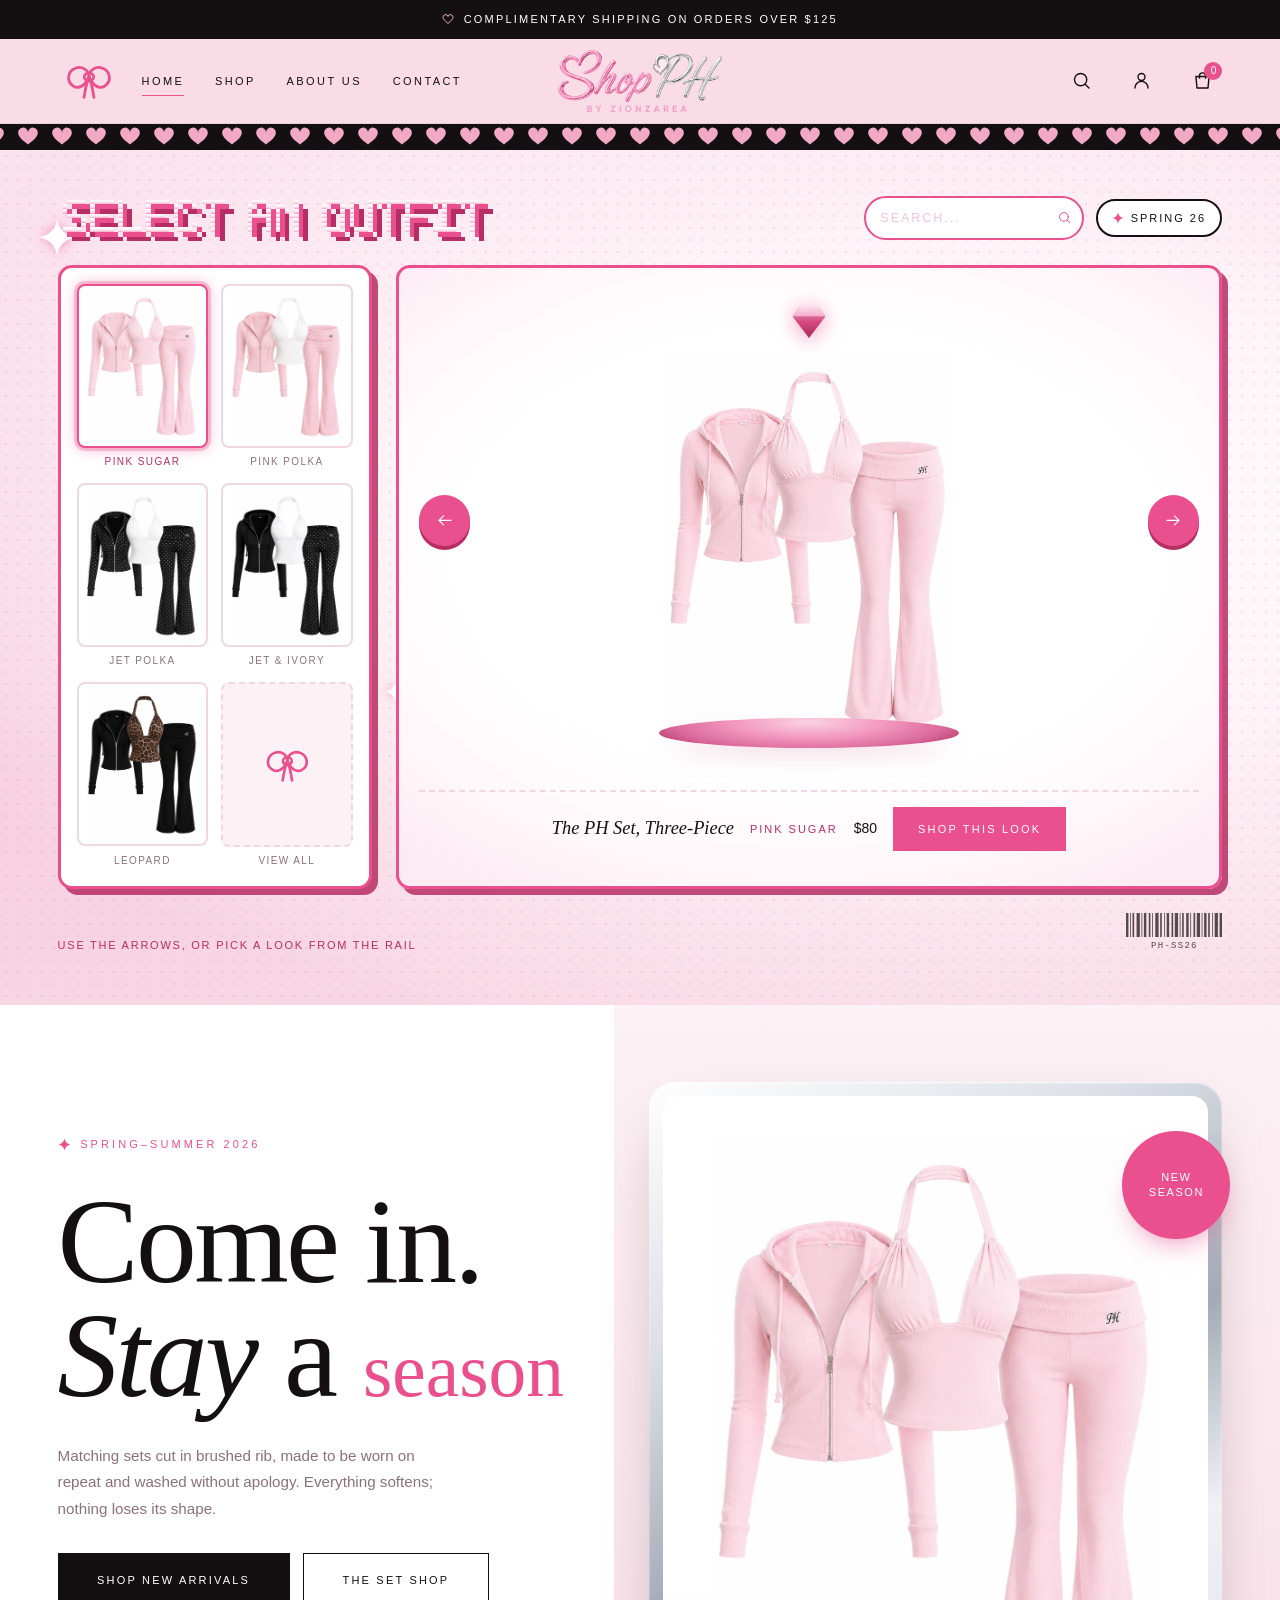
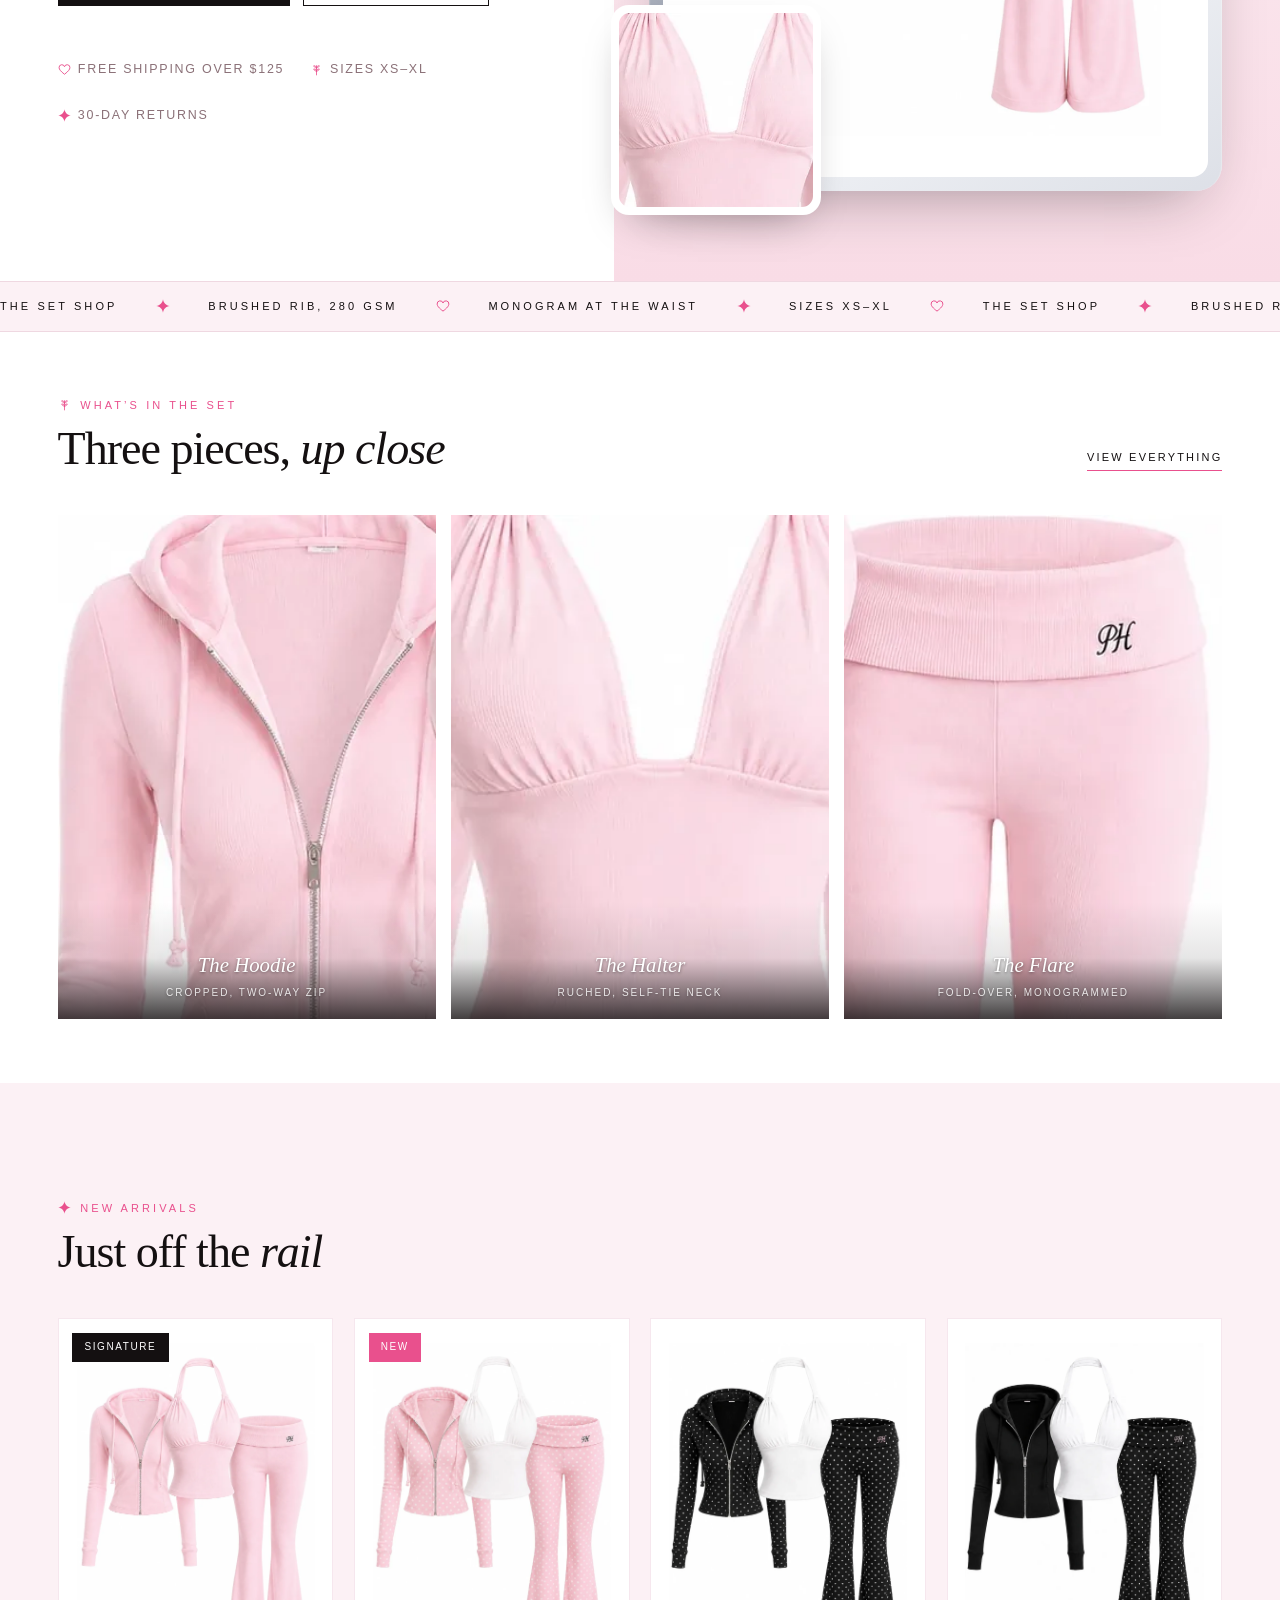
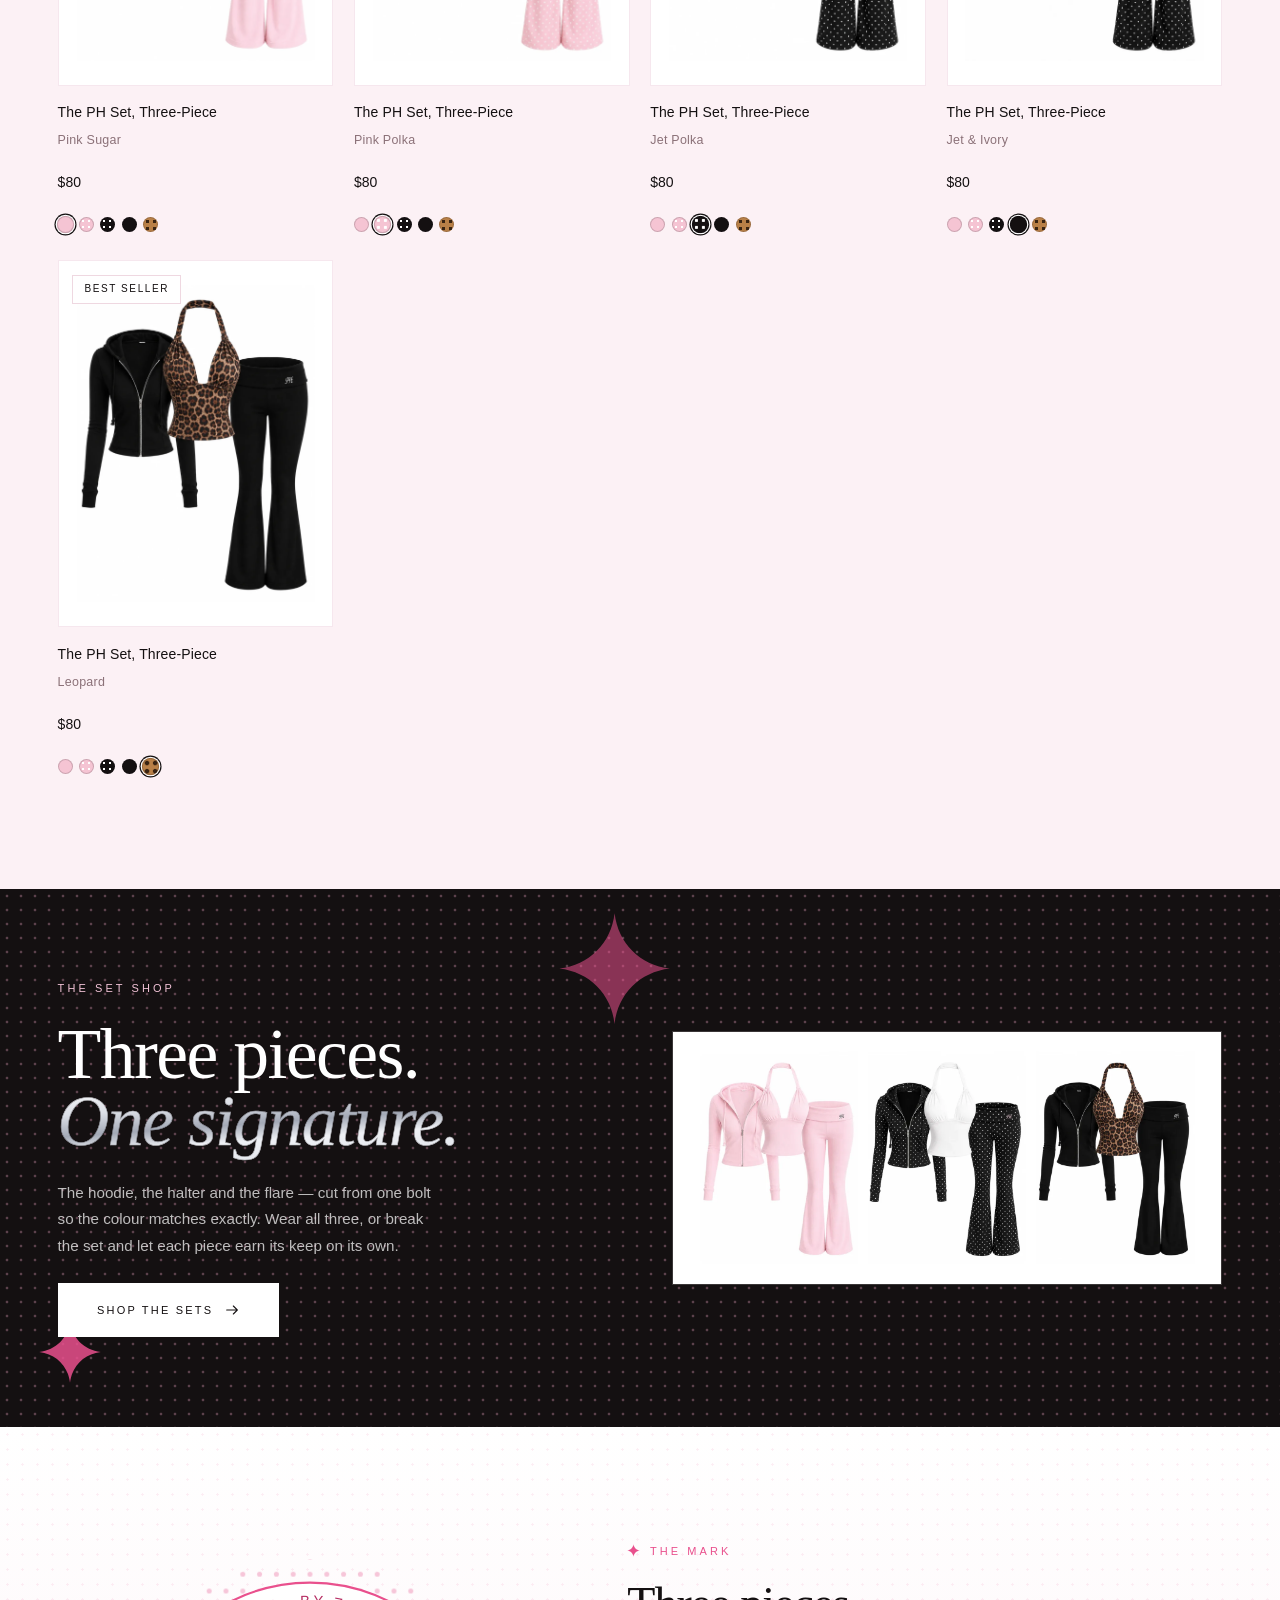
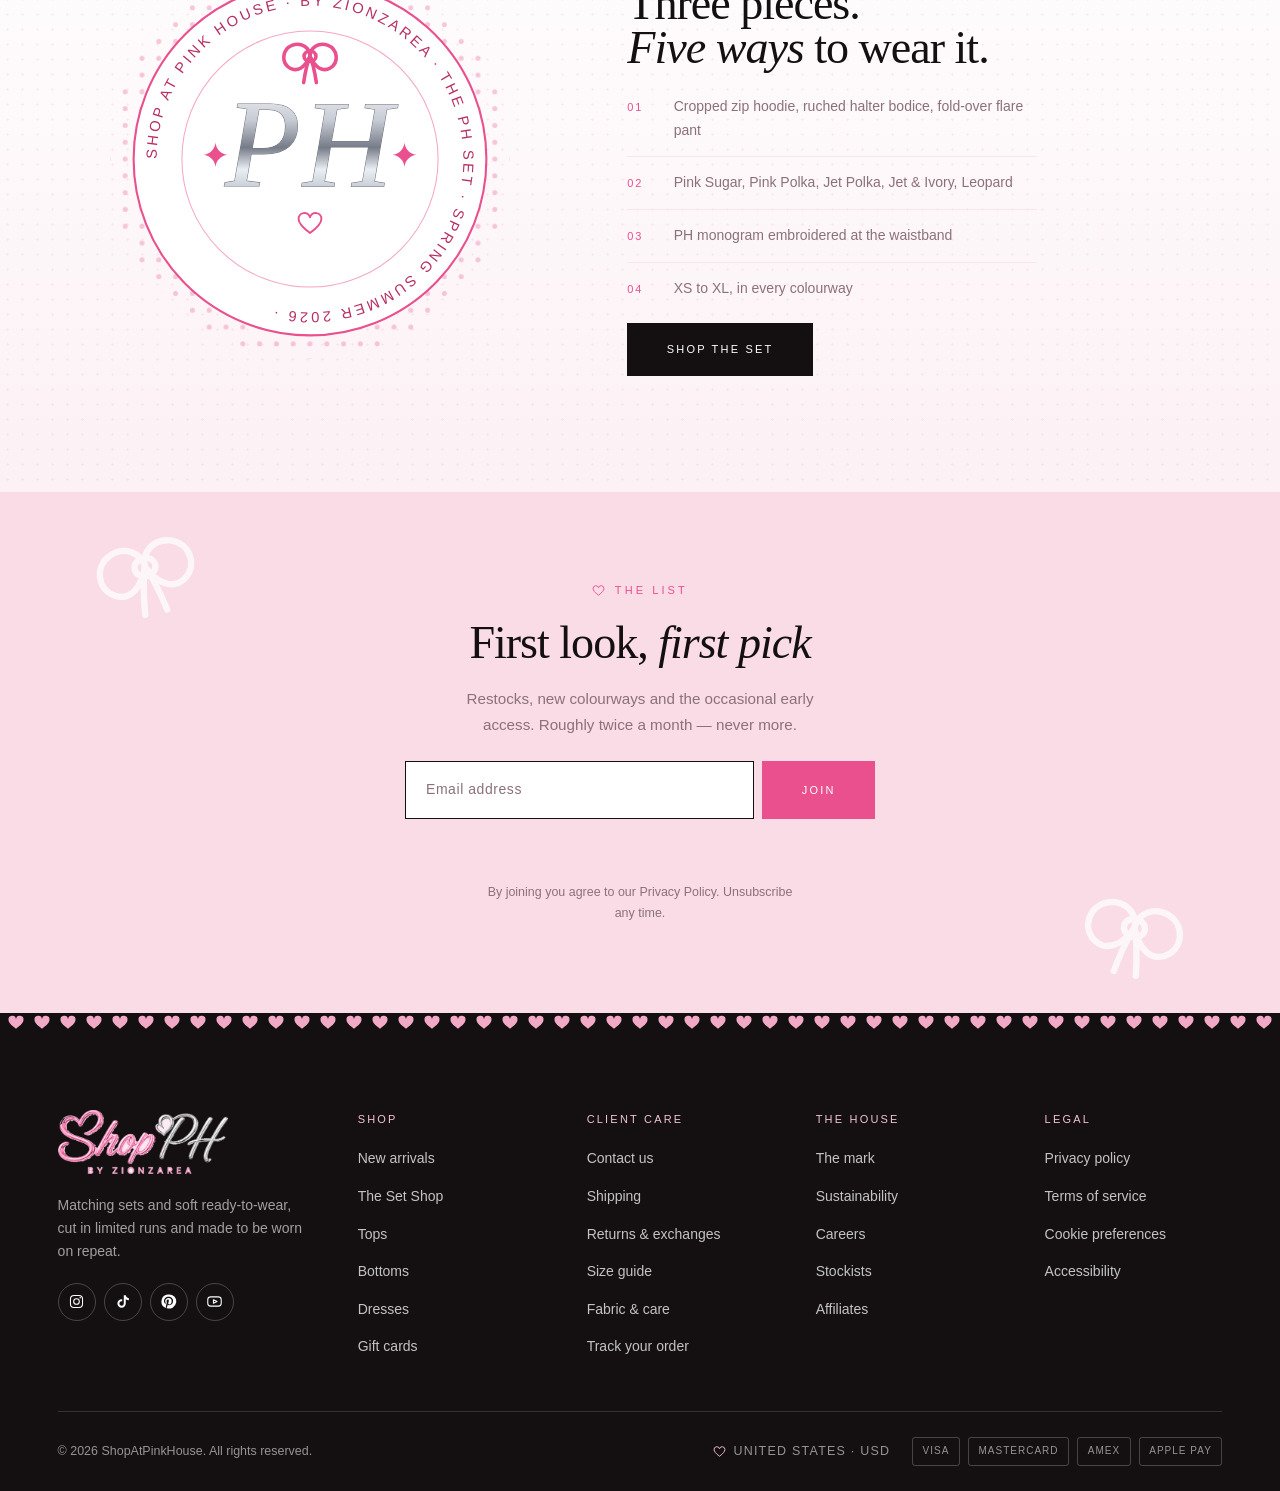
==== preview.html @ f58ab092 "Connect checkout to the Shopify store Bag.checkout() now opens shopatpinkhouse.myshopify.com in a ne" ====
<!doctype html>
<html lang="en">
<head>
<meta charset="utf-8">
<meta name="viewport" content="width=device-width, initial-scale=1">
<title>ShopAtPinkHouse</title>
<meta name="description" content="ShopAtPinkHouse — matching sets, soft rib knits and everyday ready-to-wear.">
<meta name="theme-color" content="#F9DCE6">
<style>
/* ============================================================================
   ShopAtPinkHouse — brand site
   ----------------------------------------------------------------------------
   Single-theme by design. This is a brand canvas: the palette IS the identity,
   so it does not invert for dark mode. Every surface paints its own background
   and color explicitly, so the page holds on any host ground.
   ========================================================================== */

:root {
  color-scheme: light;

  /* ---- palette ---------------------------------------------------------- */
  --white:      #FFFFFF;
  --porcelain:  #FEFBFC;   /* neutral, biased warm-pink rather than pure grey */
  --powder:     #FCF1F5;
  --blush:      #F9DCE6;
  --petal:      #F2C3D7;
  --pink:       #E9508D;   /* the accent. Used sparingly and on purpose.      */
  --pink-deep:  #B62E63;   /* accent darkened for text on blush              */
  --jet:        #141011;
  --muted:      #8B7178;
  --line:       #EFD8E1;
  --line-soft:  #F6E7EE;

  /* chrome ramp, lifted from the logo's silver lettering */
  --chrome-1:   #FFFFFF;
  --chrome-2:   #DDE0E7;
  --chrome-3:   #A3A9B6;
  --chrome-4:   #EFF1F5;

  /* ---- type ------------------------------------------------------------- */
  /* No webfont links: the artifact CSP blocks font CDNs and a silent fallback
     is worse than a considered stack. These are picked so the page reads the
     same way on every platform it lands on. */
  --f-display: Didot, "Bodoni MT", "Bodoni 72", "Hoefler Text", Garamond,
               Georgia, "Times New Roman", serif;
  --f-sans:    Futura, "Avenir Next", "Century Gothic", "Helvetica Neue",
               Helvetica, Arial, sans-serif;
  --f-script:  "Snell Roundhand", "Apple Chancery", "Brush Script MT",
               "Segoe Script", cursive;

  --t-display: clamp(3rem, 9.5vw, 8.5rem);
  --t-h1:      clamp(2.4rem, 5.6vw, 4.6rem);
  --t-h2:      clamp(1.9rem, 3.6vw, 3.1rem);
  --t-h3:      clamp(1.2rem, 1.9vw, 1.6rem);
  --t-body:    1rem;
  --t-sm:      0.875rem;
  --t-xs:      0.78rem;
  --t-label:   0.6875rem;

  /* ---- layout ----------------------------------------------------------- */
  --wrap:      1560px;
  --gutter:    clamp(1.25rem, 4.5vw, 4.5rem);
  --band:      clamp(4.5rem, 9vw, 8.5rem);   /* vertical rhythm between bands */
  --radius:    2px;
  --radius-lg: 26px;

  --ease:      cubic-bezier(0.22, 0.61, 0.36, 1);
}

/* ---- reset-ish ----------------------------------------------------------- */
*, *::before, *::after { box-sizing: border-box; }

html { -webkit-text-size-adjust: 100%; scroll-behavior: smooth; }

body {
  margin: 0;
  background: var(--white);
  color: var(--jet);
  font-family: var(--f-sans);
  font-size: var(--t-body);
  line-height: 1.65;
  -webkit-font-smoothing: antialiased;
  overflow-x: hidden;
}

/* width/height attributes stay on the markup so the browser can reserve space
   before an image loads. `height:auto` stops that presentational height from
   beating the aspect-ratio each component sets. */
img, svg { display: block; max-width: 100%; }
img { height: auto; }
button { font: inherit; color: inherit; background: none; border: 0; cursor: pointer; }
input { font: inherit; }
a { color: inherit; text-decoration: none; }

:focus-visible {
  outline: 2px solid var(--pink);
  outline-offset: 3px;
  border-radius: 2px;
}

/* the masthead is sticky, so in-page anchors need clearance */
[id] { scroll-margin-top: 120px; }

.wrap {
  width: 100%;
  max-width: var(--wrap);
  margin-inline: auto;
  padding-inline: var(--gutter);
}

.sr-only {
  position: absolute; width: 1px; height: 1px; padding: 0; margin: -1px;
  overflow: hidden; clip: rect(0 0 0 0); white-space: nowrap; border: 0;
}

.skip-link {
  position: absolute; left: 50%; top: 0; transform: translate(-50%, -120%);
  z-index: 200; background: var(--jet); color: var(--white);
  padding: 0.75rem 1.25rem; font-size: var(--t-label);
  letter-spacing: 0.18em; text-transform: uppercase;
}
.skip-link:focus { transform: translate(-50%, 0); }

/* ---- shared type helpers ------------------------------------------------- */
.eyebrow {
  margin: 0;
  font-size: var(--t-label);
  letter-spacing: 0.28em;
  text-transform: uppercase;
  color: var(--pink);
  display: flex;
  align-items: center;
  gap: 0.6rem;
}
.eyebrow--center { justify-content: center; }
.eyebrow .decal { width: 13px; height: 13px; flex: none; }

.display {
  font-family: var(--f-display);
  font-weight: 400;
  line-height: 0.94;
  letter-spacing: -0.022em;
  text-wrap: balance;
  margin: 0;
}
.display em { font-style: italic; }

.lede {
  max-width: 46ch;
  color: var(--muted);
  font-size: clamp(0.95rem, 1.1vw, 1.075rem);
  line-height: 1.75;
  margin: 0;
}

/* chrome-filled text, echoing the silver half of the logo */
.chrome {
  background: linear-gradient(176deg,
              var(--chrome-1) 0%, var(--chrome-2) 32%, var(--chrome-3) 52%,
              var(--chrome-4) 68%, var(--chrome-2) 100%);
  -webkit-background-clip: text;
  background-clip: text;
  color: transparent;
  -webkit-text-stroke: 0.6px rgba(20, 16, 17, 0.28);
  paint-order: stroke fill;
}

/* halftone dot ground, borrowed from the inspo and kept at a whisper */
.halftone {
  background-image: radial-gradient(var(--petal) 1.4px, transparent 1.5px);
  background-size: 13px 13px;
}

/* ---- buttons ------------------------------------------------------------- */
.btn {
  --btn-bg: var(--jet);
  --btn-fg: var(--white);
  display: inline-flex;
  align-items: center;
  justify-content: center;
  gap: 0.65rem;
  padding: 1.05rem 2.4rem;
  background: var(--btn-bg);
  color: var(--btn-fg);
  border: 1px solid var(--btn-bg);
  font-size: var(--t-label);
  letter-spacing: 0.2em;
  text-transform: uppercase;
  transition: background 0.35s var(--ease), color 0.35s var(--ease),
              border-color 0.35s var(--ease);
}
.btn:hover { --btn-bg: var(--pink); border-color: var(--pink); }

.btn--ghost { --btn-bg: transparent; --btn-fg: var(--jet); border-color: var(--jet); }
.btn--ghost:hover { --btn-bg: var(--jet); --btn-fg: var(--white); }

.btn--light { --btn-bg: var(--white); --btn-fg: var(--jet); }
.btn--light:hover { --btn-bg: var(--pink); --btn-fg: var(--white); }

.btn--pink { --btn-bg: var(--pink); --btn-fg: var(--white); }
.btn--pink:hover { --btn-bg: var(--jet); border-color: var(--jet); }

.btn--block { width: 100%; }

/* text link with a rule that draws in on hover */
.tlink {
  display: inline-block;
  font-size: var(--t-label);
  letter-spacing: 0.2em;
  text-transform: uppercase;
  padding-bottom: 4px;
  background-image: linear-gradient(var(--pink), var(--pink));
  background-repeat: no-repeat;
  background-position: 0 100%;
  background-size: 100% 1px;
  transition: background-size 0.4s var(--ease), color 0.3s var(--ease);
}
.tlink:hover { color: var(--pink); background-size: 0 1px; }

/* ============================================================================
   HEADER  — announcement bar / blush masthead / heart ribbon
   ========================================================================== */
.announce {
  background: var(--jet);
  color: var(--white);
  text-align: center;
  font-size: var(--t-label);
  letter-spacing: 0.2em;
  text-transform: uppercase;
  padding: 0.7rem var(--gutter);
}
.announce__track { position: relative; height: 1.5em; overflow: hidden; }
.announce__item {
  position: absolute; inset: 0;
  margin: 0;
  line-height: 1;
  display: flex; align-items: center; justify-content: center; gap: 0.6rem;
  opacity: 0;
  transform: translateY(85%);
  transition: opacity 0.6s var(--ease), transform 0.6s var(--ease);
}
.announce__item.is-active { opacity: 1; transform: translateY(0); }
.announce__item .decal { width: 12px; height: 12px; color: var(--petal); }

.masthead {
  position: sticky;
  top: 0;
  z-index: 90;
  background: var(--blush);
  border-bottom: 1px solid rgba(20, 16, 17, 0.07);
}
.masthead__inner {
  display: grid;
  grid-template-columns: 1fr auto 1fr;
  align-items: center;
  gap: 1rem;
  min-height: 84px;
  padding-block: 0.6rem;
}

.masthead__bow {
  position: absolute;
  left: var(--gutter);
  width: 62px;
  color: var(--pink);
  pointer-events: none;
}

.nav {
  display: flex;
  align-items: center;
  gap: clamp(1.1rem, 2.4vw, 2.4rem);
  margin-left: 84px;   /* clears the bow decal */
}
.nav a {
  font-size: var(--t-label);
  letter-spacing: 0.22em;
  text-transform: uppercase;
  padding-block: 0.35rem;
  position: relative;
}
.nav a::after {
  content: "";
  position: absolute; left: 0; bottom: 0;
  width: 0; height: 1px;
  background: var(--pink);
  transition: width 0.35s var(--ease);
}
.nav a:hover::after, .nav a[aria-current="page"]::after { width: 100%; }

/* --- logo slot -------------------------------------------------------------
   DROP YOUR LOGO HERE. The slot is height-constrained and width-auto, so both
   a square lockup and a wide wordmark sit correctly without layout changes. */
.brandmark { display: block; justify-self: center; }
.brandmark img { height: clamp(42px, 5vw, 62px); width: auto; }

.utils {
  display: flex;
  align-items: center;
  justify-content: flex-end;
  gap: clamp(0.75rem, 1.6vw, 1.35rem);
}
.utils button, .utils a {
  display: grid; place-items: center;
  width: 40px; height: 40px;
  border-radius: 50%;
  transition: background 0.3s var(--ease);
}
.utils button:hover, .utils a:hover { background: rgba(255, 255, 255, 0.62); }
.utils svg { width: 21px; height: 21px; }

.bag-btn { position: relative; }
.bag-count {
  position: absolute; top: 1px; right: 0;
  min-width: 18px; height: 18px; padding: 0 4px;
  border-radius: 999px;
  background: var(--pink);
  color: var(--white);
  font-size: 0.625rem;
  line-height: 18px;
  text-align: center;
  font-variant-numeric: tabular-nums;
}

.burger { display: none; }

/* heart ribbon — the black strip from the header reference */
.ribbon {
  height: 26px;
  background-color: var(--jet);
  background-image: url("data:image/svg+xml,%3Csvg xmlns='http://www.w3.org/2000/svg' width='34' height='26' viewBox='0 0 34 26'%3E%3Cpath d='M17 20.5C10.2 15.6 7.2 11.9 7.2 9.1a4.6 4.6 0 0 1 9.8-1.1 4.6 4.6 0 0 1 9.8 1.1c0 2.8-3 6.5-9.8 11.4z' fill='%23F2A9C6'/%3E%3C/svg%3E");
  background-repeat: repeat-x;
  background-position: center;
}
.ribbon--thin { height: 20px; background-size: 26px 20px; }

/* mobile drawer nav */
.mobile-nav {
  position: fixed; inset: 0 auto 0 0;
  width: min(86vw, 380px);
  background: var(--powder);
  z-index: 130;
  transform: translateX(-100%);
  transition: transform 0.45s var(--ease);
  display: flex; flex-direction: column;
  padding: 1.5rem;
  overflow-y: auto;
}
.mobile-nav.is-open { transform: translateX(0); }
.mobile-nav__head { display: flex; justify-content: space-between; align-items: center; }
.mobile-nav ul { list-style: none; margin: 2rem 0 0; padding: 0; display: grid; gap: 0.35rem; }
.mobile-nav ul a {
  display: block; padding: 0.85rem 0;
  border-bottom: 1px solid var(--line);
  font-family: var(--f-display); font-size: 1.5rem; font-style: italic;
}


/* ============================================================================
   DRESSING ROOM — the outfit selector
   --------------------------------------------------------------------------
   The one loud moment on the page: a Y2K game menu. Everything after it stays
   quiet, which is what lets this land instead of reading as noise.
   ========================================================================== */
.dressing {
  position: relative;
  overflow: hidden;
  background:
    radial-gradient(120% 90% at 72% 42%, #FFFFFF 0%, #FEF4F8 34%, transparent 72%),
    linear-gradient(168deg, #FBE3EE 0%, #F7CFE0 55%, #F9DCE6 100%);
  padding-block: clamp(1.75rem, 3.5vw, 3rem) clamp(2rem, 4vw, 3.25rem);
}
.dressing__dots {
  position: absolute; inset: 0;
  background-image: radial-gradient(rgba(233, 80, 141, 0.16) 1.3px, transparent 1.4px);
  background-size: 12px 12px;
  pointer-events: none;
}
.dressing__spark {
  position: absolute; color: var(--white); pointer-events: none;
  filter: drop-shadow(0 0 6px rgba(233, 80, 141, 0.55));
}
.dressing__spark--a { top: 8%;  left: 3%;   width: clamp(26px, 3vw, 44px); }
.dressing__spark--b { top: 62%; left: 30%;  width: clamp(16px, 1.8vw, 26px); opacity: .8; }
.dressing__spark--c { top: 16%; right: 6%;  width: clamp(20px, 2.2vw, 34px); opacity: .9; }
@media (prefers-reduced-motion: no-preference) {
  .dressing__spark { animation: twinkle 3.4s ease-in-out infinite; }
  .dressing__spark--b { animation-delay: -1.1s; }
  .dressing__spark--c { animation-delay: -2.2s; }
}
@keyframes twinkle {
  0%, 100% { transform: scale(1) rotate(0deg);    opacity: .55; }
  50%      { transform: scale(1.22) rotate(18deg); opacity: 1; }
}

.dressing__inner { position: relative; display: grid; gap: clamp(1rem, 2vw, 1.5rem); }

.dressing__head {
  display: flex; align-items: center; justify-content: space-between;
  flex-wrap: wrap; gap: 1rem;
}

/* ---- pixel banner --------------------------------------------------------- */
.pixel { margin: 0; line-height: 0; }
.pixel__svg {
  width: clamp(230px, 34vw, 470px);
  height: auto;
  overflow: visible;
}

.dressing__tools { display: flex; align-items: center; gap: 0.75rem; }

.searchbox { position: relative; display: flex; align-items: center; }
.searchbox input {
  width: clamp(150px, 20vw, 220px);
  padding: 0.6rem 2.2rem 0.6rem 0.9rem;
  border: 2px solid var(--pink);
  border-radius: 999px;
  background: var(--white);
  color: var(--jet);
  font-size: var(--t-xs);
  letter-spacing: 0.14em;
  text-transform: uppercase;
}
.searchbox input::placeholder { color: var(--petal); letter-spacing: 0.16em; }
.searchbox input::-webkit-search-cancel-button { -webkit-appearance: none; }
.searchbox svg {
  position: absolute; right: 0.75rem;
  width: 15px; height: 15px; color: var(--pink); pointer-events: none;
}

.chip {
  margin: 0;
  display: flex; align-items: center; gap: 0.4rem;
  padding: 0.5rem 0.9rem;
  border: 2px solid var(--jet);
  border-radius: 999px;
  background: var(--white);
  font-size: var(--t-label);
  letter-spacing: 0.18em;
  text-transform: uppercase;
}
.chip .decal { width: 12px; height: 12px; color: var(--pink); }

/* ---- the two panels ------------------------------------------------------- */
.dressing__body {
  display: grid;
  grid-template-columns: minmax(0, 0.38fr) minmax(0, 1fr);
  gap: clamp(0.9rem, 2vw, 1.5rem);
  align-items: stretch;
}

/* sticker-style frame shared by both panels */
.picker, .stage {
  position: relative;
  border: 3px solid var(--pink);
  border-radius: 14px;
  background: var(--white);
  box-shadow: 6px 6px 0 rgba(182, 46, 99, 0.85);
}

.picker { padding: clamp(0.7rem, 1.4vw, 1rem); }

.looks {
  display: grid;
  grid-template-columns: repeat(2, minmax(0, 1fr));
  gap: clamp(0.5rem, 1vw, 0.8rem);
}
.looks__none {
  margin: 1rem 0 0; text-align: center;
  font-size: var(--t-xs); color: var(--muted);
}

.look {
  display: grid; gap: 0.4rem; padding: 0; text-align: center;
}
.look[hidden] { display: none; }

.look__frame {
  display: block; position: relative;
  border: 2px solid var(--line);
  border-radius: 8px;
  background: var(--white);
  overflow: hidden;
  transition: border-color 0.25s var(--ease), box-shadow 0.25s var(--ease),
              transform 0.25s var(--ease);
}
.look__frame img {
  width: 100%; aspect-ratio: 4 / 5; object-fit: contain;
  padding: 0.3rem;
}
.look:hover .look__frame { border-color: var(--petal); transform: translateY(-2px); }
.look[aria-pressed="true"] .look__frame {
  border-color: var(--pink);
  box-shadow: 0 0 0 3px rgba(233, 80, 141, 0.28), 0 0 14px rgba(233, 80, 141, 0.5);
}

.look__name {
  font-size: 0.625rem; letter-spacing: 0.14em; text-transform: uppercase;
  color: var(--muted);
}
.look[aria-pressed="true"] .look__name { color: var(--pink-deep); }

.look__frame--all {
  display: grid; place-items: center;
  aspect-ratio: 4 / 5;
  background: var(--powder);
  border-style: dashed;
}
.look__frame--all svg { width: 46%; color: var(--pink); }

/* ---- stage ---------------------------------------------------------------- */
.stage {
  display: grid;
  grid-template-columns: auto minmax(0, 1fr) auto;
  grid-template-areas: "prev screen next" "meta meta meta";
  align-items: center;
  gap: clamp(0.4rem, 1vw, 0.9rem);
  padding: clamp(0.8rem, 1.6vw, 1.4rem);
  /* The photography is studio-on-white, so the stage is white too — that is
     what makes the shots read as cut out instead of as pasted rectangles.
     The pink comes from the frame, the podium and the arrows. */
  background:
    radial-gradient(74% 64% at 50% 46%,
      #FFFFFF 0%, #FFFFFF 58%, #FFF7FA 82%, #FCEBF3 100%);
}

.stage__arrow {
  grid-area: prev;
  display: grid; place-items: center;
  width: clamp(38px, 4vw, 52px); height: clamp(38px, 4vw, 52px);
  border-radius: 50%;
  background: var(--pink);
  color: var(--white);
  box-shadow: 0 4px 0 var(--pink-deep);
  transition: transform 0.2s var(--ease), background 0.25s var(--ease);
}
.stage__arrow--next { grid-area: next; }
.stage__arrow--prev svg { transform: rotate(180deg); }
.stage__arrow svg { width: 46%; height: 46%; }
.stage__arrow:hover { background: var(--pink-deep); transform: translateY(-2px); }
.stage__arrow:active { transform: translateY(2px); box-shadow: 0 1px 0 var(--pink-deep); }

.stage__screen {
  grid-area: screen;
  position: relative;
  display: grid; place-items: end center;
  min-height: clamp(330px, 34vw, 490px);
  padding-top: clamp(1.5rem, 2.6vw, 2.4rem);
}

.stage__gem {
  position: absolute; top: 0; left: 50%;
  transform: translateX(-50%);
  width: clamp(24px, 2.6vw, 36px);
  filter: drop-shadow(0 4px 10px rgba(233, 80, 141, 0.55));
}
@media (prefers-reduced-motion: no-preference) {
  .stage__gem { animation: bob 2.6s ease-in-out infinite; }
}
@keyframes bob {
  0%, 100% { transform: translate(-50%, 0); }
  50%      { transform: translate(-50%, -9px); }
}

.stage__img {
  position: relative;
  z-index: 1;
  max-height: clamp(250px, 30vw, 410px);
  width: auto;
  max-width: 100%;
  object-fit: contain;
  /* No drop-shadow here: the shot is an opaque rectangle, so a shadow traces
     its edges and gives the pasted-box look the white stage exists to avoid.
     The podium does the grounding instead. */
}

.stage__podium {
  position: absolute;
  bottom: -10px;
  left: 50%; transform: translateX(-50%);
  z-index: 2;   /* in front, so the hem sits on the platform */                 /* in front, so the hem stands on the platform */
  width: min(54%, 300px);
  height: clamp(22px, 2.4vw, 32px);
  border-radius: 50%;
  background:
    radial-gradient(62% 130% at 50% 14%, #FBD3E3 0%, #F296BC 42%, #D9689A 74%, #B62E63 100%);
  box-shadow: 0 12px 26px -12px rgba(182, 46, 99, 0.55);
}

@media (prefers-reduced-motion: no-preference) {
  .stage__screen.is-swapping .stage__img { animation: dress-in 0.45s var(--ease); }
}
@keyframes dress-in {
  from { opacity: 0; transform: translateY(10px) scale(0.985); }
  to   { opacity: 1; transform: none; }
}

.stage__meta {
  grid-area: meta;
  display: flex; align-items: center; justify-content: center;
  flex-wrap: wrap; gap: 0.5rem 1rem;
  padding-top: 0.9rem;
  border-top: 2px dashed var(--line);
  margin-top: 0.6rem;
}
.stage__meta p { margin: 0; }
.stage__name { font-family: var(--f-display); font-size: 1.15rem; font-style: italic; }
.stage__color {
  font-size: var(--t-label); letter-spacing: 0.18em; text-transform: uppercase;
  color: var(--pink-deep);
}
.stage__price { font-size: var(--t-sm); font-variant-numeric: tabular-nums; }
.stage__meta .btn { padding: 0.75rem 1.5rem; }

/* ---- footer strip --------------------------------------------------------- */
.dressing__foot {
  display: flex; align-items: flex-end; justify-content: space-between;
  gap: 1rem;
}
.dressing__hint {
  margin: 0;
  font-size: var(--t-label); letter-spacing: 0.16em; text-transform: uppercase;
  color: var(--pink-deep);
}
.barcode { display: grid; gap: 2px; justify-items: center; opacity: 0.72; }
.barcode svg { width: 96px; height: 24px; }
.barcode span {
  font-family: ui-monospace, SFMono-Regular, Menlo, Consolas, monospace;
  font-size: 0.5625rem; letter-spacing: 0.14em;
}

/* ============================================================================
   HERO
   ========================================================================== */
.hero {
  position: relative;
  background: var(--white);
  padding-block: clamp(2.5rem, 6vw, 5rem) clamp(3rem, 7vw, 6rem);
  overflow: hidden;
}
.hero::before {   /* soft blush wash behind the media column */
  content: "";
  position: absolute; right: 0; top: 0; bottom: 0;
  width: min(52%, 900px);
  background: linear-gradient(180deg, var(--powder), var(--blush));
  z-index: 0;
}

.hero__inner {
  position: relative;
  z-index: 1;
  display: grid;
  grid-template-columns: minmax(0, 0.92fr) minmax(0, 1fr);
  align-items: center;
  gap: clamp(2rem, 5vw, 5rem);
}

.hero__type { display: grid; gap: clamp(1.25rem, 2.4vw, 1.9rem); justify-items: start; }
.hero__title { font-size: var(--t-display); }
.hero__title .line { display: block; }
.hero__script {
  font-family: var(--f-script);
  font-size: 0.62em;
  color: var(--pink);
  letter-spacing: 0;
  padding-right: 0.12em;
}
.hero__actions { display: flex; flex-wrap: wrap; gap: 0.85rem; }

.hero__meta {
  display: flex; flex-wrap: wrap; gap: 1.6rem;
  padding-top: 0.6rem;
  font-size: var(--t-xs);
  letter-spacing: 0.14em;
  text-transform: uppercase;
  color: var(--muted);
}
.hero__meta span { display: flex; align-items: center; gap: 0.45rem; }
.hero__meta .decal { width: 13px; height: 13px; color: var(--pink); }

/* --- hero media: chrome bezel, a nod to the retro-TV framing in the inspo -- */
.hero__media { position: relative; }
.bezel {
  position: relative;
  padding: clamp(10px, 1.1vw, 16px);
  border-radius: var(--radius-lg);
  background: linear-gradient(150deg,
              var(--chrome-1), var(--chrome-2) 26%, var(--chrome-3) 52%,
              var(--chrome-4) 72%, var(--chrome-2));
  box-shadow: 0 26px 60px -28px rgba(20, 16, 17, 0.42),
              inset 0 1px 2px rgba(255, 255, 255, 0.9);
}
.bezel > img {
  width: 100%;
  height: auto;
  object-fit: cover;
  border-radius: calc(var(--radius-lg) - 10px);
  background: var(--white);
}
.hero__media .bezel > img { aspect-ratio: 4 / 5; }

.hero__inset {
  position: absolute;
  left: clamp(-2.5rem, -3vw, -1rem);
  bottom: clamp(-1.5rem, -2vw, -1rem);
  width: clamp(120px, 17vw, 210px);
  padding: 8px;
  border-radius: 18px;
  background: var(--white);
  box-shadow: 0 18px 40px -20px rgba(20, 16, 17, 0.4);
}
.hero__inset img { border-radius: 11px; aspect-ratio: 1; object-fit: cover; }

.hero__tag {
  position: absolute;
  right: clamp(-0.5rem, -1vw, 0.5rem);
  top: clamp(1rem, 3vw, 2.5rem);
  display: grid; place-items: center;
  width: clamp(78px, 9vw, 108px); height: clamp(78px, 9vw, 108px);
  border-radius: 50%;
  background: var(--pink);
  color: var(--white);
  text-align: center;
  font-size: var(--t-label);
  letter-spacing: 0.14em;
  text-transform: uppercase;
  line-height: 1.35;
  box-shadow: 0 14px 30px -14px rgba(233, 80, 141, 0.8);
}

/* ============================================================================
   MARQUEE
   ========================================================================== */
.marquee {
  background: var(--powder);
  border-block: 1px solid var(--line);
  overflow: hidden;
  padding-block: 0.95rem;
}
.marquee__track {
  display: flex;
  width: max-content;
  animation: marquee 34s linear infinite;
}
.marquee__group {
  display: flex; align-items: center; gap: 2.4rem;
  padding-right: 2.4rem;
  font-size: var(--t-label);
  letter-spacing: 0.28em;
  text-transform: uppercase;
  white-space: nowrap;
}
.marquee__group .decal { width: 14px; height: 14px; color: var(--pink); }
@keyframes marquee { to { transform: translateX(-50%); } }
.marquee:hover .marquee__track { animation-play-state: paused; }

/* ============================================================================
   SECTION HEADERS
   ========================================================================== */
.band { padding-block: var(--band); background: var(--white); }
.band--powder { background: var(--powder); }
.band--tight { padding-block: clamp(3rem, 5vw, 4.5rem); }

.shead {
  display: flex;
  align-items: flex-end;
  justify-content: space-between;
  flex-wrap: wrap;
  gap: 1.25rem;
  margin-bottom: clamp(2rem, 3.5vw, 3.25rem);
}
.shead__text { display: grid; gap: 0.85rem; }
.shead__title { font-size: var(--t-h2); }
.shead--center { justify-content: center; text-align: center; }
.shead--center .shead__text { justify-items: center; }

/* ============================================================================
   CATEGORY RAIL
   ========================================================================== */
.cats {
  display: grid;
  grid-template-columns: repeat(6, minmax(0, 1fr));
  gap: clamp(0.6rem, 1.2vw, 1.1rem);
}
.cats--pieces { grid-template-columns: repeat(3, minmax(0, 1fr)); }
.cat { position: relative; display: block; overflow: hidden; background: var(--powder); }
.cat img {
  width: 100%; aspect-ratio: 3 / 4; object-fit: cover;
  transition: transform 0.9s var(--ease);
}
.cat:hover img { transform: scale(1.045); }
.cat__label {
  position: absolute; left: 0; right: 0; bottom: 0;
  padding: 3.5rem 1rem 1.1rem;
  /* the crops are pale garments on white, so the scrim has to do real work
     for the caption to stay legible */
  background: linear-gradient(transparent 8%,
              rgba(20, 16, 17, 0.10) 52%, rgba(20, 16, 17, 0.80));
  color: var(--white);
  text-align: center;
  text-shadow: 0 1px 3px rgba(20, 16, 17, 0.45);
}
.cat__label strong {
  display: block;
  font-family: var(--f-display); font-style: italic; font-weight: 400;
  font-size: 1.3rem;
}
.cat__label span {
  display: block; margin-top: 0.2rem;
  font-size: 0.625rem; letter-spacing: 0.2em; text-transform: uppercase;
  opacity: 0.82;
}

/* ============================================================================
   PRODUCT GRID
   --------------------------------------------------------------------------
   Cards are rendered from catalog.js. Every commerce hook a cart needs is on
   the card already: data-product-id on the article, data-action on the button.
   ========================================================================== */
.filters {
  display: flex; flex-wrap: wrap; gap: 0.5rem;
}
.filters button {
  padding: 0.6rem 1.15rem;
  border: 1px solid var(--line);
  border-radius: 999px;
  background: var(--white);
  font-size: var(--t-label);
  letter-spacing: 0.16em;
  text-transform: uppercase;
  color: var(--muted);
  transition: all 0.3s var(--ease);
}
.filters button:hover { border-color: var(--petal); color: var(--jet); }
.filters button[aria-pressed="true"] {
  background: var(--jet); border-color: var(--jet); color: var(--white);
}

.grid {
  display: grid;
  grid-template-columns: repeat(4, minmax(0, 1fr));
  gap: clamp(1.1rem, 2.2vw, 2.25rem) clamp(0.9rem, 1.6vw, 1.6rem);
}

.card { position: relative; display: flex; flex-direction: column; }
.card.is-hidden { display: none; }

.card__media {
  position: relative;
  display: block;
  background: var(--white);
  border: 1px solid var(--line-soft);
  overflow: hidden;
}
/* Product photography is studio-on-white, so the frame gives it room to sit
   rather than cropping it edge to edge. */
.card__media img {
  width: 100%; aspect-ratio: 3 / 4; object-fit: contain;
  padding: clamp(0.5rem, 1.4vw, 1.4rem);
  transition: opacity 0.5s var(--ease), transform 0.9s var(--ease);
}
.card__media img.card__hover {
  position: absolute; inset: 0; opacity: 0;
  width: 100%; height: 100%;
}
.card:hover .card__media img.card__hover { opacity: 1; }
.card:hover .card__media img.card__main { transform: scale(1.02); }

.card__badge {
  position: absolute; top: 0.85rem; left: 0.85rem;
  padding: 0.34rem 0.7rem;
  background: var(--white);
  border: 1px solid var(--line);
  font-size: 0.625rem; letter-spacing: 0.16em; text-transform: uppercase;
}
.card__badge[data-badge="Signature"] {
  background: var(--jet); color: var(--white); border-color: var(--jet);
}
.card__badge[data-badge="New"] { background: var(--pink); color: var(--white); border-color: var(--pink); }

.card__wish {
  position: absolute; top: 0.7rem; right: 0.7rem;
  width: 34px; height: 34px; border-radius: 50%;
  display: grid; place-items: center;
  background: rgba(255, 255, 255, 0.9);
  color: var(--jet);
  opacity: 0; transform: translateY(-4px);
  transition: all 0.3s var(--ease);
}
.card:hover .card__wish, .card__wish:focus-visible { opacity: 1; transform: none; }
.card__wish svg { width: 17px; height: 17px; }
.card__wish[aria-pressed="true"] { color: var(--pink); }
.card__wish[aria-pressed="true"] svg { fill: currentColor; }

.card__quick {
  position: absolute; left: 0.75rem; right: 0.75rem; bottom: 0.75rem;
  padding: 0.85rem;
  background: var(--jet); color: var(--white);
  font-size: var(--t-label); letter-spacing: 0.2em; text-transform: uppercase;
  opacity: 0; transform: translateY(8px);
  transition: all 0.35s var(--ease);
}
.card:hover .card__quick, .card__quick:focus-visible { opacity: 1; transform: none; }
.card__quick:hover { background: var(--pink); }

.card__body { display: grid; gap: 0.4rem; padding-top: 0.95rem; }
.card__name { margin: 0; font-size: var(--t-sm); font-weight: 400; letter-spacing: 0.01em; }
.card__color {
  margin: 0;
  font-size: var(--t-xs);
  color: var(--muted);
  letter-spacing: 0.02em;
}
.card__price {
  display: flex; align-items: baseline; gap: 0.5rem;
  font-size: var(--t-sm); font-variant-numeric: tabular-nums;
}
.card__was { color: var(--muted); text-decoration: line-through; font-size: var(--t-xs); }
.card__now--sale { color: var(--pink); }

.swatches { display: flex; align-items: center; gap: 0.4rem; padding-top: 0.15rem; }
.swatch {
  width: 15px; height: 15px; border-radius: 50%;
  border: 1px solid rgba(20, 16, 17, 0.18);
  padding: 0;
  transition: transform 0.25s var(--ease), box-shadow 0.25s var(--ease);
}
.swatch:hover, .swatch[aria-pressed="true"] {
  transform: scale(1.16);
  box-shadow: 0 0 0 1px var(--white), 0 0 0 2px var(--jet);
}
.swatch[data-pattern="polka"] {
  background-image: radial-gradient(var(--white) 1.2px, transparent 1.3px);
  background-size: 6px 6px;
}
.swatch[data-pattern="leopard"] {
  background-image: radial-gradient(#3A2412 1.8px, transparent 1.9px);
  background-size: 7px 7px;
}
/* the larger quick-view swatches need the print scaled up to match */
.qv__swatches .swatch[data-pattern="polka"] { background-size: 8px 8px; }
.qv__swatches .swatch[data-pattern="leopard"] { background-size: 9px 9px; }
.swatch__more { font-size: 0.625rem; color: var(--muted); letter-spacing: 0.08em; }

.grid__empty {
  grid-column: 1 / -1;
  padding: 3rem 0;
  text-align: center;
  color: var(--muted);
}

/* ============================================================================
   CAMPAIGN BAND — the one place the design goes loud
   ========================================================================== */
.campaign {
  position: relative;
  background: var(--jet);
  color: var(--white);
  overflow: hidden;
}
.campaign__dots {
  position: absolute; inset: 0;
  background-image: radial-gradient(rgba(242, 169, 198, 0.32) 1.5px, transparent 1.6px);
  background-size: 14px 14px;
}
.campaign__inner {
  position: relative;
  display: grid;
  grid-template-columns: minmax(0, 1fr) minmax(0, 1fr);
  align-items: center;
  gap: clamp(2rem, 5vw, 5rem);
  padding-block: clamp(3.5rem, 7vw, 6.5rem);
}
.campaign__type { display: grid; gap: 1.5rem; justify-items: start; }
.campaign__title { font-size: var(--t-h1); color: var(--white); }
.campaign .lede { color: rgba(255, 255, 255, 0.72); }
.campaign .eyebrow { color: var(--petal); }
.campaign__media img {
  /* composed at its own ratio by prepare_assets.py — forcing a crop here
     would cut the outer colourways out of the line-up */
  width: 100%; height: auto;
  border: 1px solid rgba(255, 255, 255, 0.16);
}
.campaign__star {
  position: absolute; width: clamp(70px, 9vw, 130px); color: var(--pink);
  opacity: 0.85; pointer-events: none;
}
.campaign__star--a { top: 4%; right: 47.5%; opacity: 0.55; }
.campaign__star--b { bottom: 8%; left: 3%; width: clamp(46px, 5vw, 74px); }

/* ============================================================================
   STORY
   ========================================================================== */
.story__inner {
  display: grid;
  grid-template-columns: minmax(0, 1fr) minmax(0, 1.02fr);
  gap: clamp(2.5rem, 6vw, 6rem);
  align-items: center;
}
.story__media { position: relative; }
.story__media > img { width: 100%; aspect-ratio: 4 / 5; object-fit: cover; }
.story__inset {
  position: absolute; right: clamp(-1.5rem, -2vw, -0.5rem); bottom: -2.25rem;
  width: clamp(130px, 18vw, 220px);
  padding: 9px; background: var(--white);
  box-shadow: 0 20px 44px -22px rgba(20, 16, 17, 0.35);
}
.story__inset img { aspect-ratio: 1; object-fit: cover; }

.story__type { display: grid; gap: 1.4rem; justify-items: start; }
.story__title { font-size: var(--t-h2); }
.story__body { display: grid; gap: 1.1rem; max-width: 52ch; color: var(--muted); }
.story__body p { margin: 0; }

.story__stats {
  display: grid;
  grid-template-columns: repeat(3, auto);
  gap: clamp(1.5rem, 3vw, 3rem);
  padding-top: 0.5rem;
}
.story__stats div { display: grid; gap: 0.25rem; }
.story__stats dt {
  font-size: var(--t-label); letter-spacing: 0.18em; text-transform: uppercase;
  color: var(--muted); order: 2;
}
.story__stats dd {
  margin: 0; order: 1;
  font-family: var(--f-display); font-size: clamp(1.8rem, 3vw, 2.6rem);
  font-variant-numeric: tabular-nums;
}

.signature {
  font-family: var(--f-script);
  /* italic so it still reads as a signature where no script face is installed */
  font-style: italic;
  font-size: 2.1rem;
  color: var(--pink);
  line-height: 1;
}


/* ============================================================================
   THE MARK — brand graphic
   --------------------------------------------------------------------------
   Replaces the brand-story section. A seal built from the label's own parts:
   the PH monogram in chrome, the bow, hearts and stars, and the polka print
   taken off the sets.
   ========================================================================== */
.mark {
  position: relative;
  overflow: hidden;
  background: linear-gradient(180deg, var(--white), var(--powder));
}
.mark__dots {
  position: absolute; inset: 0;
  background-image: radial-gradient(rgba(233, 80, 141, 0.09) 1.2px, transparent 1.3px);
  background-size: 15px 15px;
  pointer-events: none;
}
.mark__inner {
  position: relative;
  display: grid;
  grid-template-columns: minmax(0, 0.85fr) minmax(0, 1fr);
  gap: clamp(2rem, 5vw, 5rem);
  align-items: center;
}

.mark__seal { justify-self: center; width: min(100%, 420px); }
.mark__seal svg { width: 100%; height: auto; overflow: visible; }

.mark__ringtext {
  font-family: var(--f-sans);
  /* sized so the full string fits one turn of the ring without colliding */
  font-size: 14px;
  letter-spacing: 0.2em;
  text-transform: uppercase;
  fill: var(--pink-deep);
}
.mark__mono {
  font-family: var(--f-display);
  font-style: italic;
  font-size: 118px;
  letter-spacing: 0.02em;
}
@media (prefers-reduced-motion: no-preference) {
  .mark__rotor {
    transform-origin: 200px 200px;
    animation: seal-spin 44s linear infinite;
  }
}
@keyframes seal-spin { to { transform: rotate(360deg); } }

.mark__type { display: grid; gap: 1.4rem; justify-items: start; }
.mark__title { font-size: var(--t-h2); }

.mark__facts {
  list-style: none;
  margin: 0.25rem 0 0;
  padding: 0;
  display: grid;
  gap: 0.9rem;
  max-width: 46ch;
}
.mark__facts li {
  display: grid;
  grid-template-columns: 2.4rem 1fr;
  gap: 0.5rem;
  align-items: baseline;
  padding-bottom: 0.9rem;
  border-bottom: 1px solid var(--line-soft);
  font-size: var(--t-sm);
  color: var(--muted);
}
.mark__facts li:last-child { border-bottom: 0; padding-bottom: 0; }
/* numbered because the list is a spec sheet read in order, not decoration */
.mark__facts span {
  font-size: var(--t-label);
  letter-spacing: 0.16em;
  color: var(--pink);
  font-variant-numeric: tabular-nums;
}

/* ============================================================================
   NEWSLETTER
   ========================================================================== */
.signup {
  background: var(--blush);
  text-align: center;
  position: relative;
  overflow: hidden;
}
.signup__inner {
  position: relative;
  max-width: 640px; margin-inline: auto;
  display: grid; gap: 1.35rem; justify-items: center;
  padding-block: clamp(3.5rem, 7vw, 6rem);
}
.signup__title { font-size: var(--t-h2); }
.signup__form { display: flex; gap: 0.5rem; width: 100%; max-width: 470px; }
.signup__form input {
  flex: 1; min-width: 0;
  padding: 1.05rem 1.25rem;
  border: 1px solid var(--jet);
  background: var(--white);
  color: var(--jet);
  font-size: var(--t-sm);
}
.signup__form input::placeholder { color: var(--muted); letter-spacing: 0.04em; }
.signup__fine { font-size: var(--t-xs); color: var(--muted); max-width: 44ch; margin: 0; }
.signup__note { font-size: var(--t-sm); color: var(--pink-deep); min-height: 1.4em; margin: 0; }
.signup__bow {
  position: absolute; width: clamp(90px, 11vw, 150px); color: var(--white);
  opacity: 0.75; pointer-events: none;
}
.signup__bow--a { top: 8%; left: 6%; transform: rotate(-14deg); }
.signup__bow--b { bottom: 6%; right: 6%; transform: rotate(12deg); }

/* ============================================================================
   FOOTER
   ========================================================================== */
.footer { background: var(--jet); color: var(--white); }
.footer__top {
  display: grid;
  grid-template-columns: minmax(0, 1.4fr) repeat(4, minmax(0, 1fr));
  gap: clamp(2rem, 4vw, 3.5rem);
  padding-block: clamp(3.5rem, 6vw, 5.5rem) clamp(2.5rem, 4vw, 3.5rem);
}
.footer__brand { display: grid; gap: 1.25rem; justify-items: start; align-content: start; }
.footer__brand img { height: 64px; width: auto; }
.footer__brand p { margin: 0; max-width: 32ch; color: rgba(255, 255, 255, 0.6); font-size: var(--t-sm); }

.socials { display: flex; gap: 0.5rem; }
.socials a {
  width: 38px; height: 38px; border-radius: 50%;
  display: grid; place-items: center;
  border: 1px solid rgba(255, 255, 255, 0.22);
  transition: all 0.3s var(--ease);
}
.socials a:hover { background: var(--pink); border-color: var(--pink); }
.socials svg { width: 17px; height: 17px; }

.fcol h3 {
  margin: 0 0 1.1rem;
  font-size: var(--t-label); letter-spacing: 0.2em; text-transform: uppercase;
  color: var(--petal); font-weight: 400;
}
.fcol ul { list-style: none; margin: 0; padding: 0; display: grid; gap: 0.7rem; }
.fcol a { font-size: var(--t-sm); color: rgba(255, 255, 255, 0.75); transition: color 0.25s var(--ease); }
.fcol a:hover { color: var(--white); }

.footer__bottom {
  display: flex; flex-wrap: wrap; align-items: center;
  justify-content: space-between; gap: 1.25rem;
  padding-block: 1.6rem;
  border-top: 1px solid rgba(255, 255, 255, 0.14);
  font-size: var(--t-xs);
  color: rgba(255, 255, 255, 0.55);
}
.footer__legal { display: flex; flex-wrap: wrap; gap: 1.35rem; }
.footer__pay { display: flex; align-items: center; gap: 0.5rem; }
/* Placeholder for the processor badges that appear once checkout is wired. */
.pay-chip {
  padding: 0.3rem 0.6rem;
  border: 1px solid rgba(255, 255, 255, 0.22);
  border-radius: 3px;
  font-size: 0.625rem; letter-spacing: 0.1em; text-transform: uppercase;
}
.locale {
  display: flex; align-items: center; gap: 0.45rem;
  font-size: var(--t-xs); letter-spacing: 0.1em; text-transform: uppercase;
}

/* ============================================================================
   OVERLAYS — scrim, bag drawer, quick view
   ========================================================================== */
.scrim {
  position: fixed; inset: 0;
  background: rgba(20, 16, 17, 0.42);
  backdrop-filter: blur(2px);
  opacity: 0; visibility: hidden;
  transition: opacity 0.4s var(--ease), visibility 0.4s;
  z-index: 120;
}
.scrim.is-open { opacity: 1; visibility: visible; }

.drawer {
  position: fixed; top: 0; right: 0; bottom: 0;
  width: min(92vw, 430px);
  background: var(--white);
  z-index: 140;
  transform: translateX(100%);
  transition: transform 0.45s var(--ease);
  display: flex; flex-direction: column;
}
.drawer.is-open { transform: none; }
.drawer__head {
  display: flex; align-items: center; justify-content: space-between;
  padding: 1.4rem 1.5rem;
  border-bottom: 1px solid var(--line);
}
.drawer__head h2 {
  margin: 0; font-family: var(--f-display); font-size: 1.35rem; font-weight: 400;
}
.drawer__body { flex: 1; overflow-y: auto; padding: 1.5rem; }
.drawer__foot { border-top: 1px solid var(--line); padding: 1.5rem; display: grid; gap: 0.9rem; }

.bag-empty { display: grid; gap: 1rem; justify-items: center; text-align: center; padding-block: 3rem; color: var(--muted); }
.bag-empty .decal { width: 46px; height: 46px; color: var(--petal); }

.bag-line { display: grid; grid-template-columns: 78px 1fr; gap: 1rem; padding-block: 1.1rem; border-bottom: 1px solid var(--line-soft); }
.bag-line img { width: 78px; aspect-ratio: 3 / 4; object-fit: contain; background: var(--powder); }
.bag-line__meta { display: grid; gap: 0.3rem; align-content: start; }
.bag-line__name { font-size: var(--t-sm); }
.bag-line__opt { font-size: var(--t-xs); color: var(--muted); }
.bag-line__row { display: flex; align-items: center; justify-content: space-between; gap: 0.75rem; padding-top: 0.25rem; }
.qty { display: flex; align-items: center; border: 1px solid var(--line); }
.qty button { width: 28px; height: 28px; display: grid; place-items: center; color: var(--muted); }
.qty button:hover { color: var(--jet); }
.qty span { min-width: 26px; text-align: center; font-size: var(--t-xs); font-variant-numeric: tabular-nums; }
.bag-line__remove { font-size: var(--t-xs); color: var(--muted); text-decoration: underline; }
.bag-line__remove:hover { color: var(--pink); }

.bag-sub { display: flex; justify-content: space-between; font-size: var(--t-sm); font-variant-numeric: tabular-nums; }
.bag-note { margin: 0; font-size: var(--t-xs); color: var(--muted); text-align: center; }

/* quick view */
.quickview {
  position: fixed; inset: 0;
  display: grid; place-items: center;
  padding: clamp(1rem, 4vw, 3rem);
  z-index: 140;
  opacity: 0; visibility: hidden;
  transition: opacity 0.35s var(--ease), visibility 0.35s;
  pointer-events: none;
}
.quickview.is-open { opacity: 1; visibility: visible; pointer-events: auto; }
.quickview__panel {
  position: relative;
  width: min(100%, 1000px);
  max-height: 100%;
  overflow-y: auto;
  background: var(--white);
  display: grid;
  grid-template-columns: minmax(0, 1fr) minmax(0, 1fr);
  transform: translateY(14px) scale(0.99);
  transition: transform 0.4s var(--ease);
}
.quickview.is-open .quickview__panel { transform: none; }
.quickview__close {
  position: absolute; top: 0.9rem; right: 0.9rem; z-index: 2;
  width: 38px; height: 38px; border-radius: 50%;
  display: grid; place-items: center;
  background: var(--white);
}
.quickview__close:hover { background: var(--powder); }

.qv__media { background: var(--powder); display: grid; gap: 0.5rem; padding: 0.5rem; align-content: start; }
.qv__hero { background: var(--white); }
.qv__hero img { width: 100%; aspect-ratio: 3 / 4; object-fit: contain; padding: 1.25rem; }
.qv__thumbs { display: flex; gap: 0.5rem; }
.qv__thumbs button { flex: 1; background: var(--white); border: 1px solid transparent; padding: 0; }
.qv__thumbs button[aria-pressed="true"] { border-color: var(--jet); }
.qv__thumbs img { width: 100%; aspect-ratio: 1; object-fit: contain; padding: 0.4rem; }

.qv__info { padding: clamp(1.5rem, 3vw, 2.75rem); display: grid; gap: 1.15rem; align-content: start; }
.qv__name { margin: 0; font-family: var(--f-display); font-size: clamp(1.6rem, 2.6vw, 2.2rem); font-weight: 400; }
.qv__price { display: flex; align-items: baseline; gap: 0.6rem; font-size: 1.05rem; font-variant-numeric: tabular-nums; }
.qv__group { display: grid; gap: 0.6rem; }
.qv__glabel { font-size: var(--t-label); letter-spacing: 0.18em; text-transform: uppercase; color: var(--muted); }
.qv__glabel b { color: var(--jet); font-weight: 400; letter-spacing: 0.06em; text-transform: none; }
.qv__swatches { display: flex; gap: 0.55rem; }
.qv__swatches .swatch { width: 26px; height: 26px; }

.sizes { display: flex; flex-wrap: wrap; gap: 0.45rem; }
.sizes button {
  min-width: 52px; padding: 0.62rem 0.5rem;
  border: 1px solid var(--line);
  background: var(--white);
  font-size: var(--t-xs); letter-spacing: 0.1em;
  transition: all 0.25s var(--ease);
}
.sizes button:hover:not(:disabled) { border-color: var(--jet); }
.sizes button[aria-pressed="true"] { background: var(--jet); border-color: var(--jet); color: var(--white); }
.sizes button:disabled {
  color: var(--muted); cursor: not-allowed; opacity: 0.55;
  background: linear-gradient(to top left, transparent calc(50% - 1px),
              var(--line) 50%, transparent calc(50% + 1px));
}

.qv__details { margin: 0; padding-left: 1.1rem; display: grid; gap: 0.45rem; font-size: var(--t-sm); color: var(--muted); }
.qv__details li::marker { color: var(--petal); }
.qv__note { margin: 0; font-size: var(--t-xs); color: var(--muted); }

/* toast */
.toast {
  position: fixed; left: 50%; bottom: 2rem;
  /* opacity + visibility, not transform alone: an empty toast is short enough
     that a percentage translate leaves a sliver of it on screen. */
  transform: translate(-50%, 1.5rem);
  opacity: 0;
  visibility: hidden;
  z-index: 160;
  background: var(--jet); color: var(--white);
  padding: 0.9rem 1.5rem;
  font-size: var(--t-xs); letter-spacing: 0.14em; text-transform: uppercase;
  display: flex; align-items: center; gap: 0.6rem;
  transition: transform 0.45s var(--ease), opacity 0.35s var(--ease), visibility 0.45s;
}
.toast.is-open { transform: translate(-50%, 0); opacity: 1; visibility: visible; }
.toast .decal { width: 14px; height: 14px; color: var(--petal); }

/* ============================================================================
   SCROLL REVEAL
   ========================================================================== */
.reveal { opacity: 0; transform: translateY(22px); }
.reveal.is-in {
  opacity: 1; transform: none;
  transition: opacity 0.8s var(--ease), transform 0.8s var(--ease);
}

/* ============================================================================
   RESPONSIVE
   ========================================================================== */
@media (max-width: 1180px) {
  .cats { grid-template-columns: repeat(3, minmax(0, 1fr)); }
  .grid { grid-template-columns: repeat(3, minmax(0, 1fr)); }
  .grid { grid-template-columns: repeat(3, minmax(0, 1fr)); }
  .footer__top { grid-template-columns: repeat(3, minmax(0, 1fr)); }
  .footer__brand { grid-column: 1 / -1; }
}

@media (max-width: 900px) {
  .nav, .utils .util-search { display: none; }
  .burger { display: grid; place-items: center; width: 40px; height: 40px; }
  .masthead__inner { grid-template-columns: 1fr auto 1fr; }
  .masthead__bow { display: none; }
  .hero::before { display: none; }
  .hero__inner { grid-template-columns: 1fr; }
  .hero__type { justify-items: center; text-align: center; }
  .hero__type .lede { margin-inline: auto; }
  .hero__meta { justify-content: center; }
  .campaign__inner, .story__inner { grid-template-columns: 1fr; }
  .campaign__star--a { top: 2%; right: 4%; }
  .quickview__panel { grid-template-columns: 1fr; }
}

@media (max-width: 640px) {
  .cats, .cats--pieces { grid-template-columns: repeat(2, minmax(0, 1fr)); }
  .grid { grid-template-columns: repeat(2, minmax(0, 1fr)); }
  .footer__top { grid-template-columns: repeat(2, minmax(0, 1fr)); }
  .card__quick { opacity: 1; transform: none; padding: 0.7rem; }
  .card__wish { opacity: 1; transform: none; }
  .signup__form { flex-direction: column; }
  .story__stats { grid-template-columns: repeat(3, minmax(0, 1fr)); }
  .hero__inset { display: none; }
  /* the announcement track is a fixed height, so the line must not wrap */
  .announce { font-size: 0.625rem; letter-spacing: 0.06em; padding-inline: 0.75rem; }
  .announce__item { white-space: nowrap; }
  /* buttons stack at this width — centre them with the rest of the column */
  .hero__actions { justify-content: center; }
}


@media (max-width: 900px) {
  .mark__inner { grid-template-columns: 1fr; }
  .mark__seal { width: min(100%, 320px); }
  .dressing__body { grid-template-columns: 1fr; }
  .dressing__head { justify-content: center; text-align: center; }
  .dressing__tools { width: 100%; justify-content: center; }
  .picker { order: 2; }
  .stage { order: 1; }
}
@media (max-width: 640px) {
  .looks { grid-template-columns: repeat(3, minmax(0, 1fr)); }
  .look__name { font-size: 0.5625rem; letter-spacing: 0.1em; }
  .stage__meta { flex-direction: column; }
  .dressing__hint { display: none; }
  .dressing__foot { justify-content: center; }
}

/* ============================================================================
   MOTION / PRINT
   ========================================================================== */
@media (prefers-reduced-motion: reduce) {
  html { scroll-behavior: auto; }
  *, *::before, *::after {
    animation-duration: 0.001ms !important;
    animation-iteration-count: 1 !important;
    transition-duration: 0.001ms !important;
  }
  .reveal { opacity: 1; transform: none; }
}

@media print {
  .masthead, .announce, .ribbon, .drawer, .quickview, .scrim, .toast { display: none; }
}

</style>
</head>
<body>

<a class="skip-link" href="#main">Skip to content</a>

<!-- ==========================================================================
     ICON + DECAL SPRITE
     Line-art decals (bow, heart, star, sprig) and UI icons. Referenced with
     <use href="#id">, so each one is defined once and costs nothing to repeat.
     ========================================================================== -->
<svg width="0" height="0" style="position:absolute" aria-hidden="true" focusable="false">
  <defs>
    <symbol id="i-bow" viewBox="0 0 100 62">
      <g fill="none" stroke="currentColor" stroke-width="4.5" stroke-linecap="round" stroke-linejoin="round">
        <path d="M50 24C50 13 39 6 28 10 15 15 13 32 25 39c9 5 19-1 25-15Z"/>
        <path d="M50 24c0-11 11-18 22-14 13 5 15 22 3 29-9 5-19-1-25-15Z"/>
        <path d="M50 24c-4 9-6 20-8 33M50 24c4 9 6 20 8 33"/>
        <ellipse cx="50" cy="24" rx="7.5" ry="6.5"/>
      </g>
    </symbol>
    <symbol id="i-heart" viewBox="0 0 24 24">
      <path d="M12 20.8C5.2 15.6 2 11.8 2 8.6A5.1 5.1 0 0 1 12 6.9 5.1 5.1 0 0 1 22 8.6c0 3.2-3.2 7-10 12.2Z"
            fill="none" stroke="currentColor" stroke-width="1.7" stroke-linejoin="round"/>
    </symbol>
    <symbol id="i-star" viewBox="0 0 100 100">
      <path d="M50 2c3 26 22 45 48 48-26 3-45 22-48 48-3-26-22-45-48-48C28 47 47 28 50 2Z" fill="currentColor"/>
    </symbol>
    <symbol id="i-sprig" viewBox="0 0 24 24">
      <g fill="none" stroke="currentColor" stroke-width="1.5" stroke-linecap="round">
        <path d="M12 22V5"/>
        <path d="M12 9c-3 0-5-2-5-4 3 0 5 2 5 4Zm0 0c3 0 5-2 5-4-3 0-5 2-5 4Z"/>
        <path d="M12 15c-3 0-5-2-5-4 3 0 5 2 5 4Zm0 0c3 0 5-2 5-4-3 0-5 2-5 4Z"/>
      </g>
    </symbol>
    <symbol id="i-search" viewBox="0 0 24 24">
      <g fill="none" stroke="currentColor" stroke-width="1.6" stroke-linecap="round">
        <circle cx="11" cy="11" r="7"/><path d="m16.5 16.5 4 4"/>
      </g>
    </symbol>
    <symbol id="i-user" viewBox="0 0 24 24">
      <g fill="none" stroke="currentColor" stroke-width="1.6" stroke-linecap="round">
        <circle cx="12" cy="8" r="4"/><path d="M4.5 20.5a7.5 7.5 0 0 1 15 0"/>
      </g>
    </symbol>
    <symbol id="i-bag" viewBox="0 0 24 24">
      <g fill="none" stroke="currentColor" stroke-width="1.6" stroke-linejoin="round">
        <path d="M4.5 7.5h15l-1.2 13H5.7Z"/><path d="M8.5 10V6.8a3.5 3.5 0 0 1 7 0V10"/>
      </g>
    </symbol>
    <symbol id="i-menu" viewBox="0 0 24 24">
      <g fill="none" stroke="currentColor" stroke-width="1.6" stroke-linecap="round">
        <path d="M3 7h18M3 12h18M3 17h18"/>
      </g>
    </symbol>
    <symbol id="i-close" viewBox="0 0 24 24">
      <g fill="none" stroke="currentColor" stroke-width="1.6" stroke-linecap="round">
        <path d="m6 6 12 12M18 6 6 18"/>
      </g>
    </symbol>
    <symbol id="i-plus" viewBox="0 0 24 24">
      <g fill="none" stroke="currentColor" stroke-width="1.6" stroke-linecap="round"><path d="M12 5v14M5 12h14"/></g>
    </symbol>
    <symbol id="i-minus" viewBox="0 0 24 24">
      <g fill="none" stroke="currentColor" stroke-width="1.6" stroke-linecap="round"><path d="M5 12h14"/></g>
    </symbol>
    <symbol id="i-arrow" viewBox="0 0 24 24">
      <g fill="none" stroke="currentColor" stroke-width="1.6" stroke-linecap="round" stroke-linejoin="round">
        <path d="M4 12h16m-6-6 6 6-6 6"/>
      </g>
    </symbol>
    <symbol id="i-instagram" viewBox="0 0 24 24">
      <g fill="none" stroke="currentColor" stroke-width="1.5">
        <rect x="3.5" y="3.5" width="17" height="17" rx="5"/><circle cx="12" cy="12" r="4"/>
        <circle cx="17.2" cy="6.8" r="1.1" fill="currentColor" stroke="none"/>
      </g>
    </symbol>
    <symbol id="i-tiktok" viewBox="0 0 24 24">
      <path d="M14 3h2.6a5.6 5.6 0 0 0 4.4 4.5v2.7a8.3 8.3 0 0 1-4.4-1.5v6.1a5.9 5.9 0 1 1-5.9-5.9c.3 0 .6 0 .9.1v2.8a3.1 3.1 0 1 0 2.2 3V3Z"
            fill="currentColor"/>
    </symbol>
    <symbol id="i-pinterest" viewBox="0 0 24 24">
      <path d="M12 2a10 10 0 0 0-3.6 19.3c-.1-.8-.2-2 0-2.9l1.2-5.1s-.3-.6-.3-1.5c0-1.4.8-2.5 1.9-2.5.9 0 1.3.7 1.3 1.5 0 .9-.6 2.2-.9 3.5-.2 1 .5 1.9 1.6 1.9 1.9 0 3.3-2 3.3-4.9 0-2.6-1.8-4.4-4.4-4.4-3 0-4.8 2.2-4.8 4.6 0 .9.3 1.8.8 2.3.1.1.1.2.1.3l-.3 1.1c0 .2-.1.2-.3.1-1.3-.6-2-2.4-2-3.9 0-3.2 2.3-6.1 6.7-6.1 3.5 0 6.2 2.5 6.2 5.8 0 3.5-2.2 6.3-5.3 6.3-1 0-2-.6-2.3-1.2l-.6 2.4c-.2.9-.8 2-1.2 2.6A10 10 0 1 0 12 2Z"
            fill="currentColor"/>
    </symbol>
    <symbol id="i-youtube" viewBox="0 0 24 24">
      <g fill="none" stroke="currentColor" stroke-width="1.5" stroke-linejoin="round">
        <rect x="2.5" y="5.5" width="19" height="13" rx="4"/><path d="m10.5 9.5 5 2.5-5 2.5Z"/>
      </g>
    </symbol>
  </defs>
</svg>

<!-- ==========================================================================
     ANNOUNCEMENT BAR
     ========================================================================== -->
<div class="announce">
  <div class="announce__track" data-announce>
    <p class="announce__item is-active">
      <svg class="decal"><use href="#i-heart"/></svg>
      Complimentary shipping on orders over $125
    </p>
    <p class="announce__item">
      <svg class="decal"><use href="#i-star"/></svg>
      The Set Shop — new colourways just landed
    </p>
    <p class="announce__item">
      <svg class="decal"><use href="#i-heart"/></svg>
      Free 30-day returns, always
    </p>
  </div>
</div>

<!-- ==========================================================================
     MASTHEAD
     ========================================================================== -->
<header class="masthead">
  <div class="wrap masthead__inner" style="position:relative">
    <svg class="masthead__bow" viewBox="0 0 100 62" aria-hidden="true"><use href="#i-bow"/></svg>

    <nav class="nav" aria-label="Primary">
      <a href="#top" aria-current="page">Home</a>
      <a href="#shop">Shop</a>
      <a href="#brand">About&nbsp;Us</a>
      <a href="#signup">Contact</a>
    </nav>

    <button class="burger" type="button" data-open-nav aria-label="Open menu">
      <svg width="24" height="24"><use href="#i-menu"/></svg>
    </button>

    <!-- LOGO · header. Background knocked out by tools/prepare_assets.py so
         the same file works here and on the dark footer. -->
    <a class="brandmark" href="#top" aria-label="ShopAtPinkHouse — home">
      <img src="[data-uri]" alt="ShopAtPinkHouse"
           data-slot="logo-header" width="900" height="339">
    </a>

    <div class="utils">
      <button class="util-search" type="button" aria-label="Search">
        <svg><use href="#i-search"/></svg>
      </button>
      <a href="#signup" aria-label="Account"><svg><use href="#i-user"/></svg></a>
      <button class="bag-btn" type="button" data-open-bag aria-label="Open bag">
        <svg><use href="#i-bag"/></svg>
        <span class="bag-count" data-bag-count>0</span>
      </button>
    </div>
  </div>
</header>
<div class="ribbon" aria-hidden="true"></div>

<!-- mobile drawer nav -->
<nav class="mobile-nav" id="mobile-nav" aria-label="Mobile" aria-hidden="true">
  <div class="mobile-nav__head">
    <svg width="54" height="34" viewBox="0 0 100 62" style="color:var(--pink)" aria-hidden="true"><use href="#i-bow"/></svg>
    <button type="button" data-close-nav aria-label="Close menu">
      <svg width="24" height="24"><use href="#i-close"/></svg>
    </button>
  </div>
  <ul>
    <li><a href="#top" data-close-nav>Home</a></li>
    <li><a href="#shop" data-close-nav>Shop</a></li>
    <li><a href="#categories" data-close-nav>Categories</a></li>
    <li><a href="#brand" data-close-nav>About Us</a></li>
    <li><a href="#signup" data-close-nav>Contact</a></li>
  </ul>
</nav>

<main id="main">
  <span id="top"></span>

  <!-- ========================================================================
       DRESSING ROOM — the outfit selector.
       A Y2K game-menu moment: pick a colourway on the left, it dresses the
       stage on the right. Rendered from the same catalog data as the grid,
       so it never drifts out of step with what is actually stocked.
       ==================================================================== -->
  <section class="dressing" id="dressing">
    <div class="dressing__dots" aria-hidden="true"></div>
    <svg class="dressing__spark dressing__spark--a" viewBox="0 0 100 100" aria-hidden="true"><use href="#i-star"/></svg>
    <svg class="dressing__spark dressing__spark--b" viewBox="0 0 100 100" aria-hidden="true"><use href="#i-star"/></svg>
    <svg class="dressing__spark dressing__spark--c" viewBox="0 0 100 100" aria-hidden="true"><use href="#i-star"/></svg>

    <div class="wrap dressing__inner">

      <div class="dressing__head">
        <!-- Pixel lettering is drawn from a 5x7 bitmap font in site.js, so it
             stays crisp at any size without loading a webfont. -->
        <h2 class="pixel" data-pixel="SELECT AN OUTFIT">
          <span class="sr-only">Select an outfit</span>
        </h2>

        <div class="dressing__tools">
          <label class="sr-only" for="look-search">Search colourways</label>
          <div class="searchbox">
            <input id="look-search" type="search" placeholder="SEARCH..."
                   autocomplete="off" data-look-search>
            <svg aria-hidden="true"><use href="#i-search"/></svg>
          </div>
          <p class="chip" aria-hidden="true">
            <svg class="decal"><use href="#i-star"/></svg> Spring 26
          </p>
        </div>
      </div>

      <div class="dressing__body">
        <!-- left: the rail of selectable looks -->
        <div class="picker">
          <div class="looks" data-looks role="group" aria-label="Choose a colourway"></div>
          <p class="looks__none" data-looks-none hidden>No colourway by that name.</p>
        </div>

        <!-- right: the stage -->
        <div class="stage">
          <button class="stage__arrow stage__arrow--prev" type="button"
                  data-look-step="-1" aria-label="Previous colourway">
            <svg viewBox="0 0 24 24" aria-hidden="true"><use href="#i-arrow"/></svg>
          </button>

          <div class="stage__screen">
            <span class="stage__gem" aria-hidden="true">
              <svg viewBox="0 0 40 44">
                <path d="M9 2h22l9 14-20 26L0 16Z" fill="url(#gemGrad)"/>
                <path d="M9 2h22l9 14H0Z" fill="#FFFFFF" opacity=".38"/>
                <path d="M0 16h40l-20 26Z" fill="#000000" opacity=".08"/>
              </svg>
            </span>
            <!-- Shows the colourway's `model` photograph when one exists, and
                 the flat-lay otherwise. The illustrated figure that used to
                 stand here is parked in saved/outfit-figure/ until there is
                 real on-body photography to replace it. -->
            <img class="stage__img" data-stage-img alt="">
            <span class="stage__podium" aria-hidden="true"></span>
          </div>

          <button class="stage__arrow stage__arrow--next" type="button"
                  data-look-step="1" aria-label="Next colourway">
            <svg viewBox="0 0 24 24" aria-hidden="true"><use href="#i-arrow"/></svg>
          </button>

          <div class="stage__meta" data-stage-meta aria-live="polite"></div>
        </div>
      </div>

      <div class="dressing__foot">
        <p class="dressing__hint">Use the arrows, or pick a look from the rail</p>
        <span class="barcode" aria-hidden="true">
          <svg viewBox="0 0 118 30" preserveAspectRatio="none">
            <g fill="#141011">
              <rect x="0" y="0" width="3" height="30"/><rect x="5" y="0" width="1" height="30"/>
              <rect x="8" y="0" width="2" height="30"/><rect x="13" y="0" width="4" height="30"/>
              <rect x="19" y="0" width="1" height="30"/><rect x="22" y="0" width="3" height="30"/>
              <rect x="28" y="0" width="2" height="30"/><rect x="32" y="0" width="1" height="30"/>
              <rect x="36" y="0" width="4" height="30"/><rect x="42" y="0" width="2" height="30"/>
              <rect x="47" y="0" width="1" height="30"/><rect x="50" y="0" width="3" height="30"/>
              <rect x="56" y="0" width="2" height="30"/><rect x="60" y="0" width="4" height="30"/>
              <rect x="66" y="0" width="1" height="30"/><rect x="69" y="0" width="2" height="30"/>
              <rect x="74" y="0" width="3" height="30"/><rect x="79" y="0" width="1" height="30"/>
              <rect x="83" y="0" width="2" height="30"/><rect x="87" y="0" width="4" height="30"/>
              <rect x="93" y="0" width="1" height="30"/><rect x="96" y="0" width="3" height="30"/>
              <rect x="101" y="0" width="2" height="30"/><rect x="106" y="0" width="1" height="30"/>
              <rect x="109" y="0" width="4" height="30"/><rect x="115" y="0" width="3" height="30"/>
            </g>
          </svg>
          <span>PH-SS26</span>
        </span>
      </div>
    </div>

    <svg width="0" height="0" aria-hidden="true">
      <defs>
        <linearGradient id="gemGrad" x1="0" y1="0" x2="0" y2="1">
          <stop offset="0" stop-color="#FBD9E7"/>
          <stop offset=".5" stop-color="#E9508D"/>
          <stop offset="1" stop-color="#B62E63"/>
        </linearGradient>
      </defs>
    </svg>
  </section>

  <!-- ========================================================================
       HERO
       ==================================================================== -->
  <section class="hero">
    <div class="wrap hero__inner">
      <div class="hero__type">
        <p class="eyebrow">
          <svg class="decal"><use href="#i-star"/></svg>
          Spring–Summer 2026
        </p>

        <h1 class="display hero__title">
          <span class="line">Come in.</span>
          <span class="line"><em>Stay</em> a <span class="hero__script">season</span></span>
        </h1>

        <p class="lede">
          Matching sets cut in brushed rib, made to be worn on repeat and washed
          without apology. Everything softens; nothing loses its shape.
        </p>

        <div class="hero__actions">
          <a class="btn" href="#shop">Shop new arrivals</a>
          <a class="btn btn--ghost" href="#set-shop">The Set Shop</a>
        </div>

        <p class="hero__meta">
          <span><svg class="decal"><use href="#i-heart"/></svg> Free shipping over $125</span>
          <span><svg class="decal"><use href="#i-sprig"/></svg> Sizes XS–XL</span>
          <span><svg class="decal"><use href="#i-star"/></svg> 30-day returns</span>
        </p>
      </div>

      <div class="hero__media">
        <!-- HERO · 4:5. Built from the master shot by tools/prepare_assets.py. -->
        <div class="bezel">
          <img src="[data-uri]"
               alt="The PH Set in Pink Sugar — hoodie, halter and flare pant"
               data-slot="hero" width="1200" height="1500" fetchpriority="high">
        </div>

        <!-- HERO INSET · 1:1 detail crop of the halter bodice. -->
        <div class="hero__inset">
          <img src="[data-uri]" alt=""
               data-slot="hero-inset" width="700" height="700" loading="lazy">
        </div>

        <p class="hero__tag">New<br>season</p>
      </div>
    </div>
  </section>

  <!-- marquee -->
  <div class="marquee" aria-hidden="true">
    <div class="marquee__track" data-marquee>
      <div class="marquee__group">
        <span>The Set Shop</span><svg class="decal"><use href="#i-star"/></svg>
        <span>Brushed rib, 280 gsm</span><svg class="decal"><use href="#i-heart"/></svg>
        <span>Monogram at the waist</span><svg class="decal"><use href="#i-star"/></svg>
        <span>Sizes XS–XL</span><svg class="decal"><use href="#i-heart"/></svg>
      </div>
    </div>
  </div>

  <!-- ========================================================================
       CATEGORIES
       ==================================================================== -->
  <section class="band band--tight" id="categories">
    <div class="wrap">
      <div class="shead">
        <div class="shead__text">
          <p class="eyebrow"><svg class="decal"><use href="#i-sprig"/></svg> What&rsquo;s in the set</p>
          <h2 class="display shead__title">Three pieces, <em>up close</em></h2>
        </div>
        <a class="tlink" href="#shop">View everything</a>
      </div>
      <!-- Rendered from catalog.js -> pieces[] -->
      <div class="cats cats--pieces" data-pieces></div>
    </div>
  </section>

  <!-- ========================================================================
       PRODUCT GRID  ·  new arrivals
       ==================================================================== -->
  <section class="band band--powder" id="shop">
    <div class="wrap">
      <div class="shead">
        <div class="shead__text">
          <p class="eyebrow"><svg class="decal"><use href="#i-star"/></svg> New arrivals</p>
          <h2 class="display shead__title">Just off the <em>rail</em></h2>
        </div>
        <!-- Filters read the category list from the catalog, so adding a
             category to the data adds a filter here automatically. -->
        <div class="filters" data-filters role="group" aria-label="Filter by category"></div>
      </div>

      <div class="grid" data-grid></div>
    </div>
  </section>

  <!-- ========================================================================
       CAMPAIGN BAND
       ==================================================================== -->
  <section class="campaign" id="set-shop">
    <div class="campaign__dots" aria-hidden="true"></div>
    <svg class="campaign__star campaign__star--a" viewBox="0 0 100 100" aria-hidden="true"><use href="#i-star"/></svg>
    <svg class="campaign__star campaign__star--b" viewBox="0 0 100 100" aria-hidden="true"><use href="#i-star"/></svg>

    <div class="wrap campaign__inner">
      <div class="campaign__type reveal">
        <p class="eyebrow">The Set Shop</p>
        <h2 class="display campaign__title">Three pieces.<br><em class="chrome">One signature.</em></h2>
        <p class="lede">
          The hoodie, the halter and the flare — cut from one bolt so the colour
          matches exactly. Wear all three, or break the set and let each piece
          earn its keep on its own.
        </p>
        <a class="btn btn--light" href="#shop">
          Shop the sets <svg width="16" height="16" aria-hidden="true"><use href="#i-arrow"/></svg>
        </a>
      </div>

      <!-- CAMPAIGN · colourway line-up, composed by tools/prepare_assets.py. -->
      <div class="campaign__media reveal">
        <img src="[data-uri]"
             alt="The PH Set in Pink Sugar, Jet Polka and Leopard"
             data-slot="campaign" width="1800" height="828" loading="lazy">
      </div>
    </div>
  </section>




  <!-- ========================================================================
       THE MARK — brand graphic.
       Built from the brand's own elements: the PH monogram in chrome, the bow,
       hearts and stars, the polka print off the sets. Deliberately carries no
       origin story — only statements that are true of the product.
       ==================================================================== -->
  <section class="band mark" id="brand">
    <div class="mark__dots" aria-hidden="true"></div>
    <div class="wrap mark__inner">

      <div class="mark__seal">
        <svg viewBox="0 0 400 400" role="img" aria-label="ShopAtPinkHouse seal">
          <defs>
            <path id="sealRing" d="M200 200 m-146 0 a146 146 0 1 1 292 0 a146 146 0 1 1 -292 0"/>
            <linearGradient id="sealChrome" x1="0" y1="0" x2="0" y2="1">
              <stop offset="0" stop-color="#FFFFFF"/>
              <stop offset=".32" stop-color="#C7CBD4"/>
              <stop offset=".52" stop-color="#767C88"/>
              <stop offset=".68" stop-color="#EAEEF4"/>
              <stop offset="1" stop-color="#9BA1AD"/>
            </linearGradient>
            <pattern id="sealPolka" width="16" height="16" patternUnits="userSpaceOnUse">
              <circle cx="8" cy="8" r="2.4" fill="#F2A9C6"/>
            </pattern>
          </defs>

          <circle cx="200" cy="200" r="190" fill="url(#sealPolka)" opacity=".65"/>
          <circle cx="200" cy="200" r="168" fill="#FFFFFF"/>
          <circle cx="200" cy="200" r="168" fill="none" stroke="#E9508D" stroke-width="2"/>
          <circle cx="200" cy="200" r="122" fill="none" stroke="#E9508D" stroke-width="1" opacity=".5"/>

          <g class="mark__rotor">
            <text class="mark__ringtext">
              <textPath href="#sealRing" startOffset="0">
                SHOP AT PINK HOUSE &#183; BY ZIONZAREA &#183; THE PH SET &#183; SPRING SUMMER 2026 &#183;
              </textPath>
            </text>
          </g>

          <text class="mark__mono" x="200" y="226" text-anchor="middle"
                fill="url(#sealChrome)" stroke="#6E747F" stroke-width="1"
                paint-order="stroke">PH</text>

          <!-- `use` of a symbol needs explicit width/height, or it scales to the
               whole 400x400 viewport; the decals colour via `color`, since the
               sprite paints with currentColor. -->
          <use href="#i-bow"   x="162" y="84"  width="76" height="47" style="color:#E9508D"/>
          <use href="#i-star"  x="98"  y="184" width="24" height="24" style="color:#E9508D"/>
          <use href="#i-star"  x="278" y="184" width="24" height="24" style="color:#E9508D"/>
          <use href="#i-heart" x="187" y="248" width="26" height="26" style="color:#E9508D"/>
        </svg>
      </div>

      <div class="mark__type">
        <p class="eyebrow"><svg class="decal"><use href="#i-star"/></svg> The mark</p>
        <h2 class="display mark__title">Three pieces.<br><em>Five ways</em> to wear it.</h2>

        <ul class="mark__facts">
          <li><span>01</span> Cropped zip hoodie, ruched halter bodice, fold-over flare pant</li>
          <li><span>02</span> Pink Sugar, Pink Polka, Jet Polka, Jet &amp; Ivory, Leopard</li>
          <li><span>03</span> PH monogram embroidered at the waistband</li>
          <li><span>04</span> XS to XL, in every colourway</li>
        </ul>

        <a class="btn" href="#shop">Shop the set</a>
      </div>
    </div>
  </section>

  <!-- ========================================================================
       NEWSLETTER
       ==================================================================== -->
  <section class="signup halftone" id="signup">
    <svg class="signup__bow signup__bow--a" viewBox="0 0 100 62" aria-hidden="true"><use href="#i-bow"/></svg>
    <svg class="signup__bow signup__bow--b" viewBox="0 0 100 62" aria-hidden="true"><use href="#i-bow"/></svg>

    <div class="wrap">
      <div class="signup__inner">
        <p class="eyebrow eyebrow--center"><svg class="decal"><use href="#i-heart"/></svg> The list</p>
        <h2 class="display signup__title">First look, <em>first pick</em></h2>
        <p class="lede" style="text-align:center">
          Restocks, new colourways and the occasional early access. Roughly twice
          a month — never more.
        </p>

        <form class="signup__form" data-signup novalidate>
          <label class="sr-only" for="email">Email address</label>
          <input id="email" name="email" type="email" placeholder="Email address"
                 autocomplete="email" required>
          <button class="btn btn--pink" type="submit">Join</button>
        </form>

        <p class="signup__note" data-signup-note role="status"></p>
        <p class="signup__fine">
          By joining you agree to our Privacy Policy. Unsubscribe any time.
        </p>
      </div>
    </div>
  </section>
</main>

<!-- ==========================================================================
     FOOTER
     ========================================================================== -->
<footer class="footer">
  <div class="ribbon ribbon--thin" aria-hidden="true"></div>
  <div class="wrap footer__top">
    <div class="footer__brand">
      <!-- LOGO · footer (same transparent file; the chrome reads on black) -->
      <img src="[data-uri]" alt="ShopAtPinkHouse"
           data-slot="logo-footer" width="900" height="339" loading="lazy">
      <p>Matching sets and soft ready-to-wear, cut in limited runs and made to be worn on repeat.</p>
      <div class="socials">
        <a href="#" aria-label="Instagram"><svg><use href="#i-instagram"/></svg></a>
        <a href="#" aria-label="TikTok"><svg><use href="#i-tiktok"/></svg></a>
        <a href="#" aria-label="Pinterest"><svg><use href="#i-pinterest"/></svg></a>
        <a href="#" aria-label="YouTube"><svg><use href="#i-youtube"/></svg></a>
      </div>
    </div>

    <div class="fcol">
      <h3>Shop</h3>
      <ul>
        <li><a href="#shop">New arrivals</a></li>
        <li><a href="#set-shop">The Set Shop</a></li>
        <li><a href="#categories">Tops</a></li>
        <li><a href="#categories">Bottoms</a></li>
        <li><a href="#categories">Dresses</a></li>
        <li><a href="#shop">Gift cards</a></li>
      </ul>
    </div>

    <div class="fcol">
      <h3>Client care</h3>
      <ul>
        <li><a href="#">Contact us</a></li>
        <li><a href="#">Shipping</a></li>
        <li><a href="#">Returns &amp; exchanges</a></li>
        <li><a href="#">Size guide</a></li>
        <li><a href="#">Fabric &amp; care</a></li>
        <li><a href="#">Track your order</a></li>
      </ul>
    </div>

    <div class="fcol">
      <h3>The house</h3>
      <ul>
        <li><a href="#brand">The mark</a></li>
        <li><a href="#">Sustainability</a></li>
        <li><a href="#">Careers</a></li>
        <li><a href="#">Stockists</a></li>
        <li><a href="#">Affiliates</a></li>
      </ul>
    </div>

    <div class="fcol">
      <h3>Legal</h3>
      <ul>
        <li><a href="#">Privacy policy</a></li>
        <li><a href="#">Terms of service</a></li>
        <li><a href="#">Cookie preferences</a></li>
        <li><a href="#">Accessibility</a></li>
      </ul>
    </div>
  </div>

  <div class="wrap">
    <div class="footer__bottom">
      <p style="margin:0">&copy; <span data-year>2026</span> ShopAtPinkHouse. All rights reserved.</p>
      <div class="footer__legal">
        <span class="locale">
          <svg width="13" height="13" style="color:var(--petal)" aria-hidden="true"><use href="#i-heart"/></svg>
          United States · USD
        </span>
        <!-- Processor badges land here once checkout is connected. -->
        <span class="footer__pay">
          <span class="pay-chip">Visa</span>
          <span class="pay-chip">Mastercard</span>
          <span class="pay-chip">Amex</span>
          <span class="pay-chip">Apple Pay</span>
        </span>
      </div>
    </div>
  </div>
</footer>

<!-- ==========================================================================
     OVERLAYS
     ========================================================================== -->
<div class="scrim" data-scrim></div>

<!-- Bag drawer. Holds line items only — no checkout is wired up yet. -->
<aside class="drawer" id="bag" aria-label="Shopping bag" aria-hidden="true">
  <div class="drawer__head">
    <h2>Your bag <span data-bag-head></span></h2>
    <button type="button" data-close-bag aria-label="Close bag">
      <svg width="24" height="24"><use href="#i-close"/></svg>
    </button>
  </div>
  <div class="drawer__body" data-bag-body></div>
  <div class="drawer__foot">
    <div class="bag-sub">
      <span>Subtotal</span>
      <span data-bag-subtotal>$0</span>
    </div>
    <button class="btn btn--block" type="button" data-checkout>Checkout</button>
    <p class="bag-note">Shipping and taxes calculated at checkout.</p>
  </div>
</aside>

<!-- Quick view — the product detail layout, rendered from catalog data. -->
<div class="quickview" data-quickview role="dialog" aria-modal="true"
     aria-label="Product quick view" aria-hidden="true">
  <div class="quickview__panel" data-quickview-panel></div>
</div>

<div class="toast" data-toast role="status" aria-live="polite"></div>

<script>
/* ShopAtPinkHouse — catalog data
 * ---------------------------------------------------------------------------
 * COMMERCE READINESS
 * This file is the single source of product truth. Every card, swatch, size
 * chip and quick-view panel is rendered from it, so nothing about the layout
 * is hard-coded to a specific product.
 *
 * To go live, replace `window.PH.catalog` with data fetched from your backend
 * (Shopify Storefront API, Stripe Products, a headless CMS). Keep the shape
 * below and no markup or CSS has to change:
 *
 *   id        stable internal id
 *   sku       the id you hand to the payment processor
 *   handle    URL slug -> /products/<handle> when product pages exist
 *   name      display name
 *   colorId   which entry in `colors` this card leads with
 *   price     INTEGER MINOR UNITS (cents). Never floats -- money in cents is
 *             what Stripe/Shopify expect and it avoids rounding drift.
 *   compareAt integer cents or null; renders a struck-through "was" price.
 *             Left null everywhere -- set it when you actually run a promotion.
 *   currency  ISO 4217
 *   category  must match a `categories` id below
 *   badge     optional flag chip ("New", "Best seller", ...)
 *   colors    [{ id, name, hex, pattern?, image, hover }] -- the swatch row.
 *             Each carries its own photography, so clicking a swatch swaps the
 *             card image without a page load.
 *   sizes     [{ id, label, available }] -- `available:false` renders sold out
 *   details   bullets shown in quick view
 *
 * A variant in a real store is the (colour x size) pair. `variantId()` builds a
 * deterministic key for that pair; point it at your processor's real variant
 * ids when you wire up checkout.
 */
(function () {
  'use strict';

  var P = 'assets/img/product/';

  /* The five colourways, each with its own photography. Shared by every card
     so the swatch row always shows the full range.
     `model` is the slot for on-body photography: set it to an image path and
     the outfit selector shows that instead of the flat-lay. */
  var COLORWAYS = [
    { id: 'pink-sugar', name: 'Pink Sugar',  hex: '#F5C4D3',
      image: '[data-uri]', hover: '[data-uri]',
      model: null },
    { id: 'pink-polka', name: 'Pink Polka',  hex: '#F5C4D3', pattern: 'polka',
      image: '[data-uri]', hover: '[data-uri]',
      model: null },
    { id: 'jet-polka',  name: 'Jet Polka',   hex: '#141011', pattern: 'polka',
      image: '[data-uri]',  hover: '[data-uri]',
      model: null },
    { id: 'jet-ivory',  name: 'Jet & Ivory', hex: '#141011',
      image: '[data-uri]',  hover: '[data-uri]',
      model: null },
    { id: 'leopard',    name: 'Leopard',     hex: '#B98047', pattern: 'leopard',
      image: '[data-uri]',    hover: '[data-uri]',
      model: null }
  ];

  /* Product categories. Only one is stocked today, so the filter row hides
     itself — add a second category and it reappears with no code change. */
  var categories = [
    { id: 'sets', label: 'Sets' }
  ];

  /* The editorial rail above the grid. Not a filter — these are the three
     pieces the set is made of, shot as detail crops. */
  var pieces = [
    { id: 'hoodie', label: 'The Hoodie', image: '[data-uri]',
      blurb: 'Cropped, two-way zip' },
    { id: 'halter', label: 'The Halter', image: '[data-uri]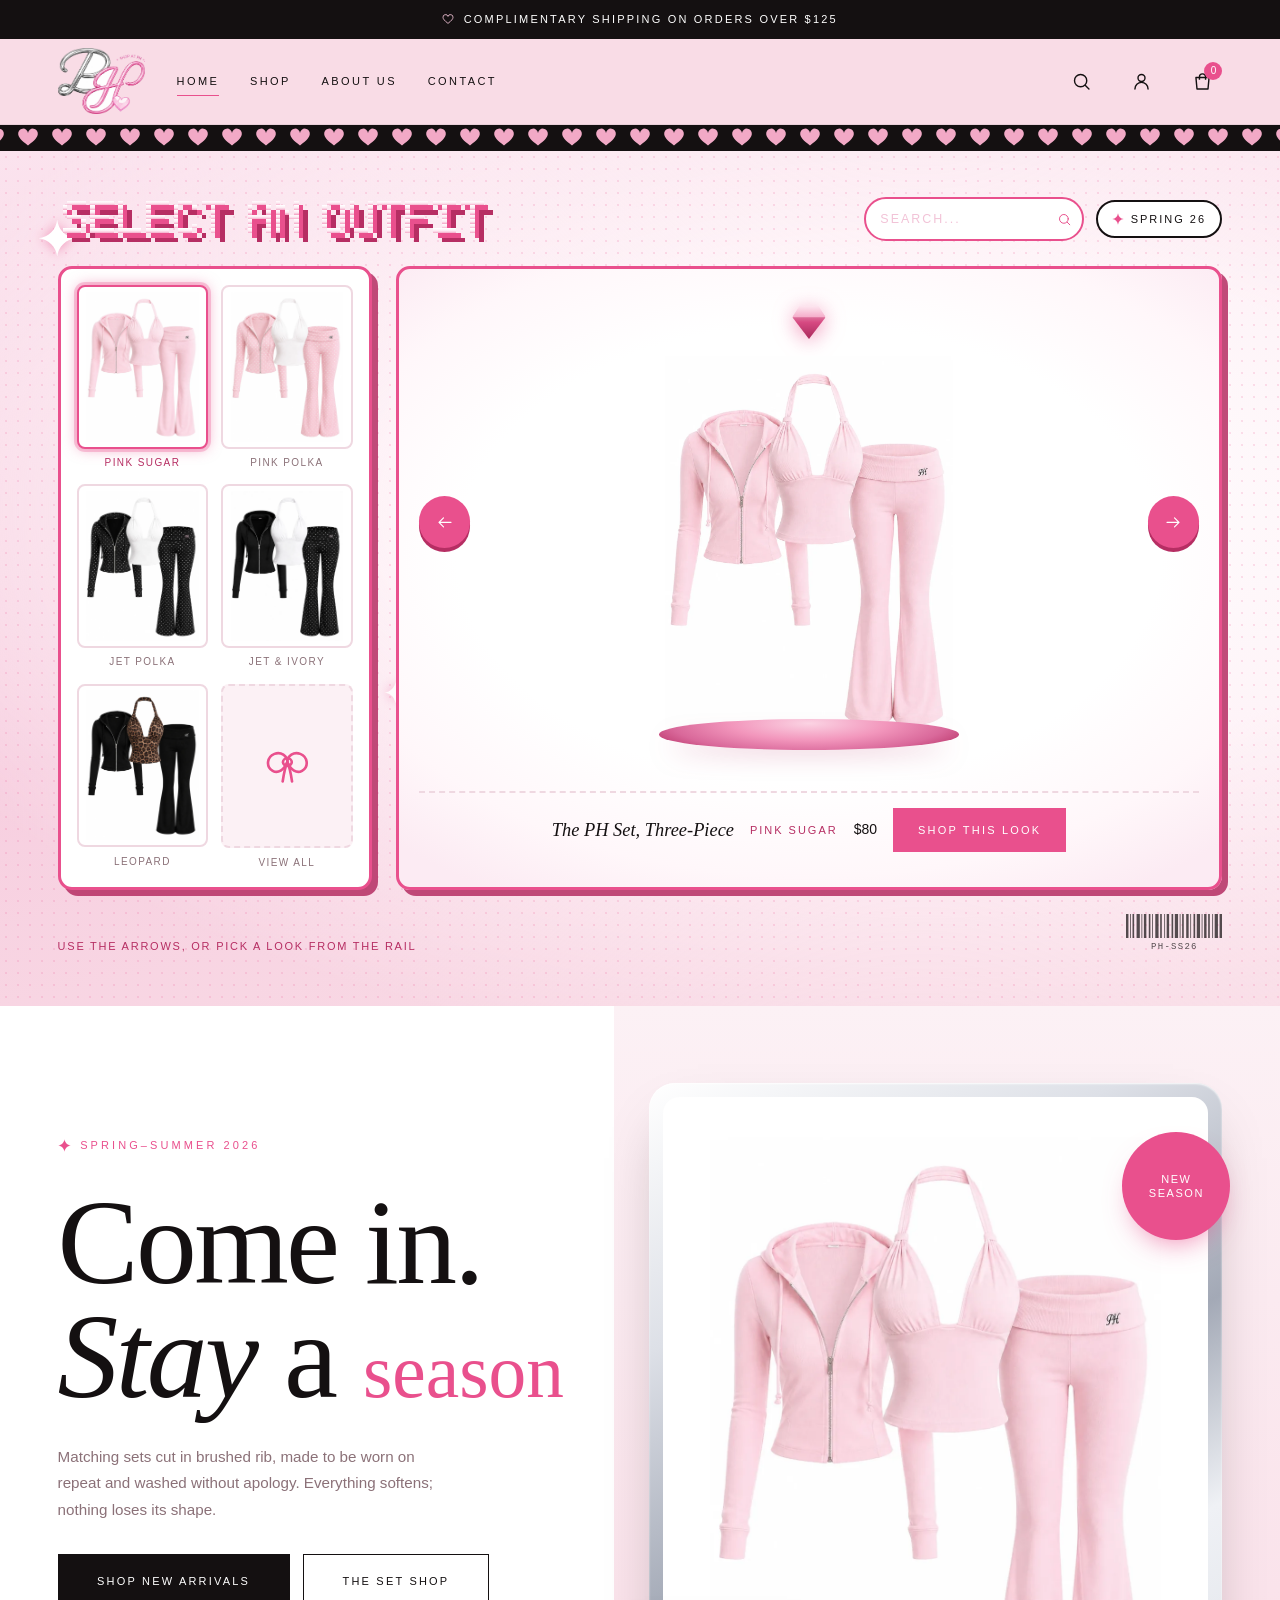
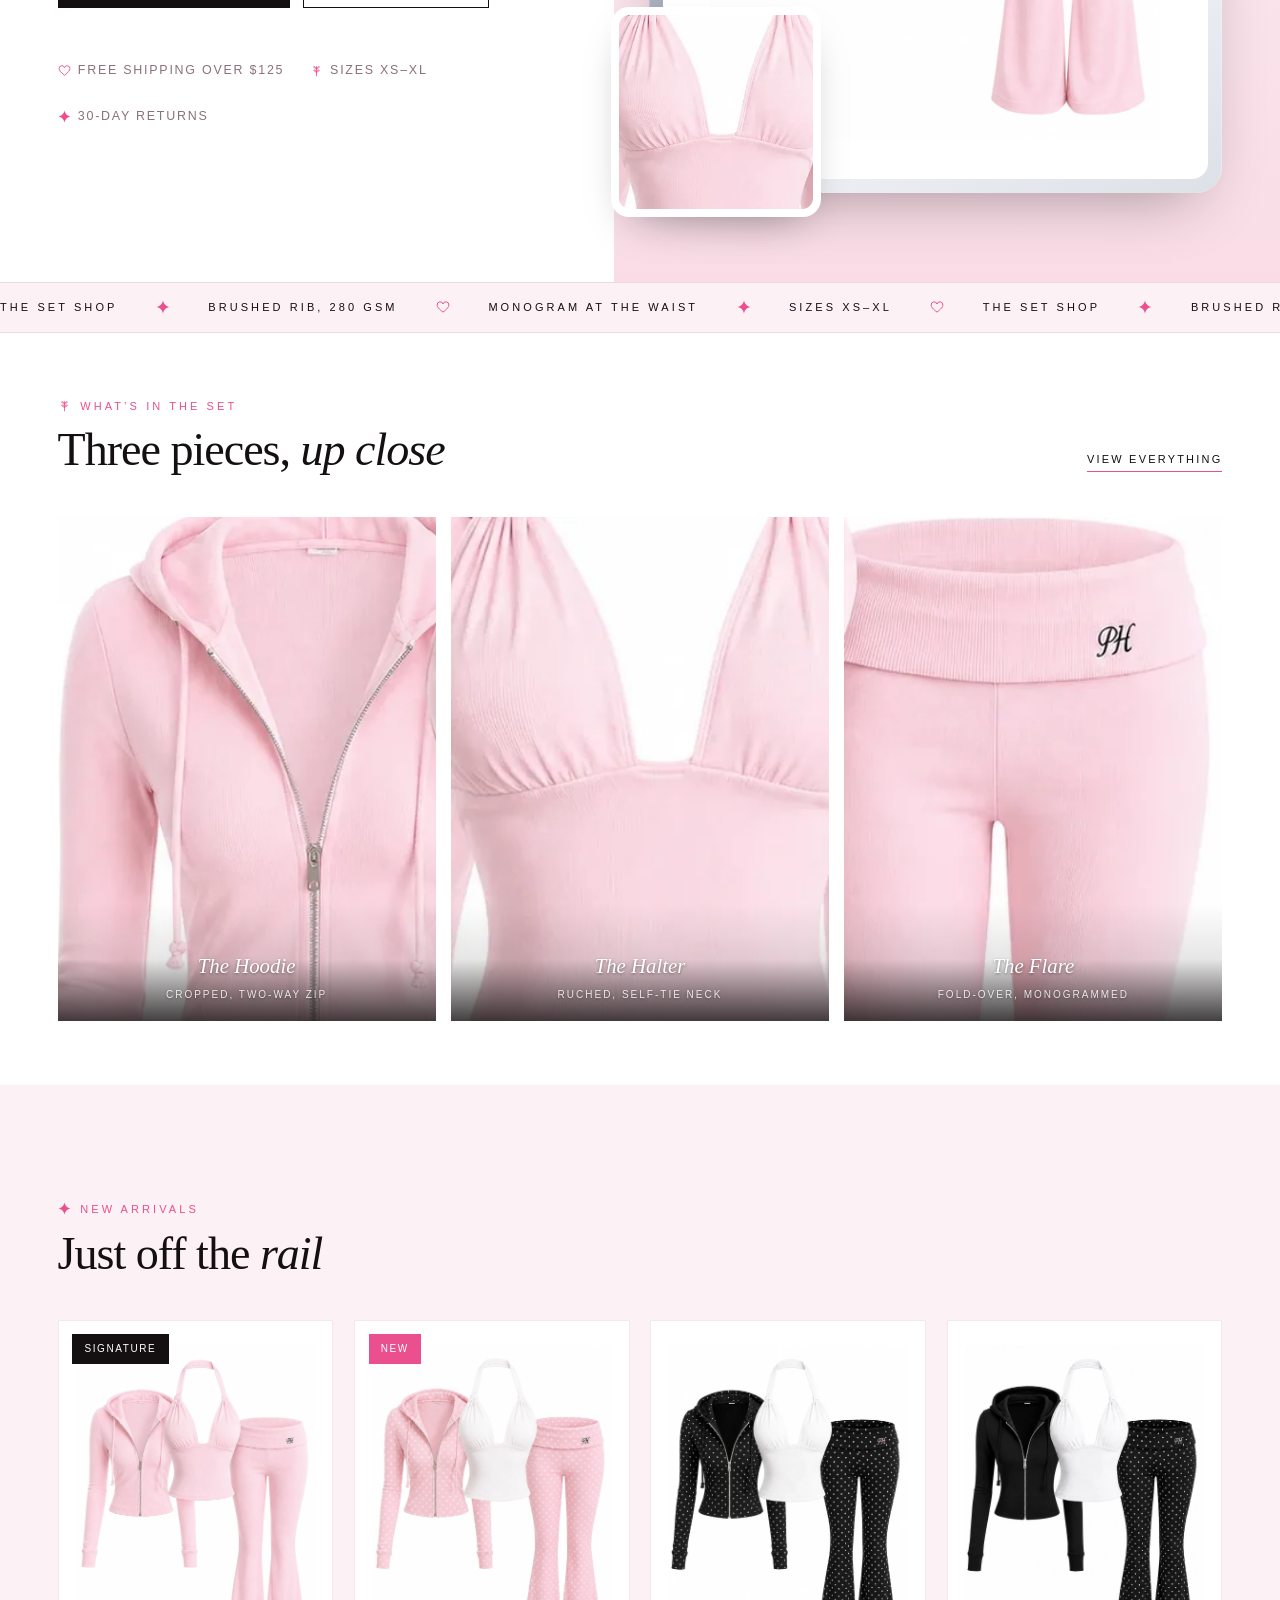
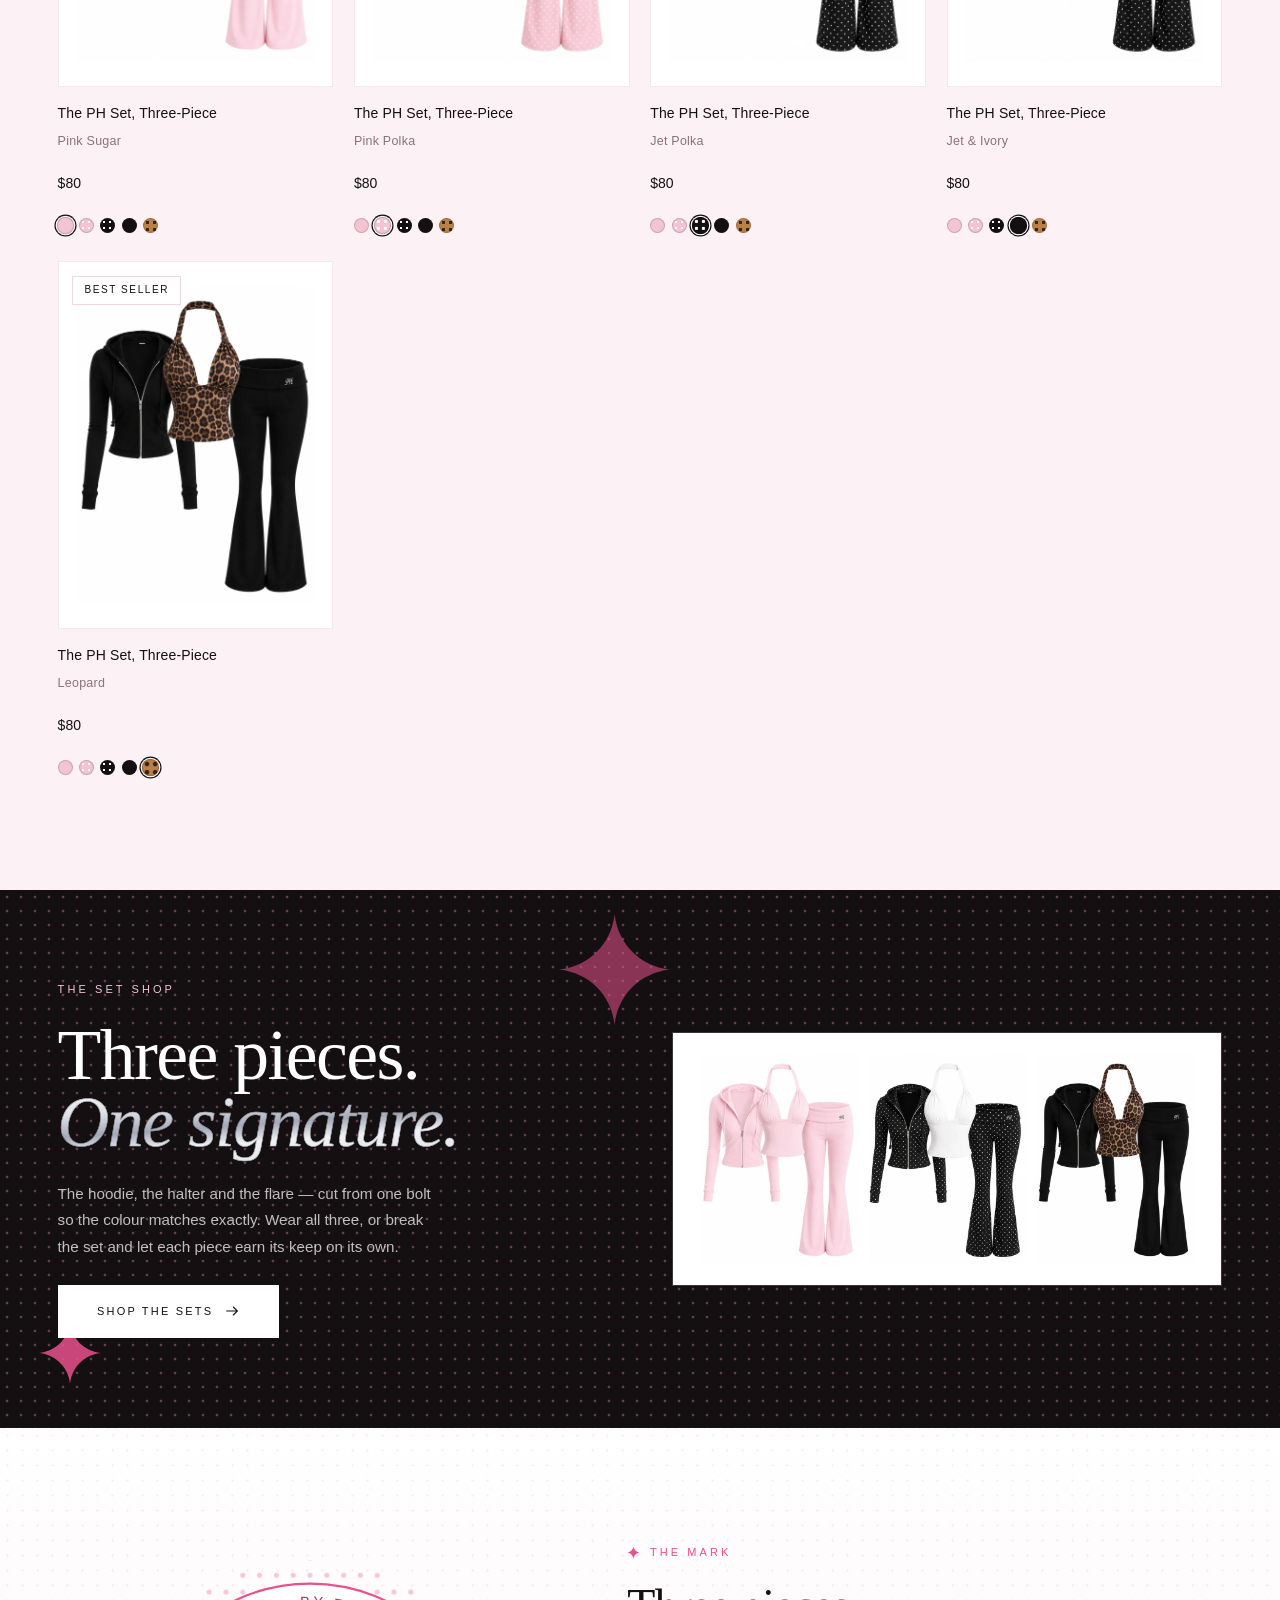
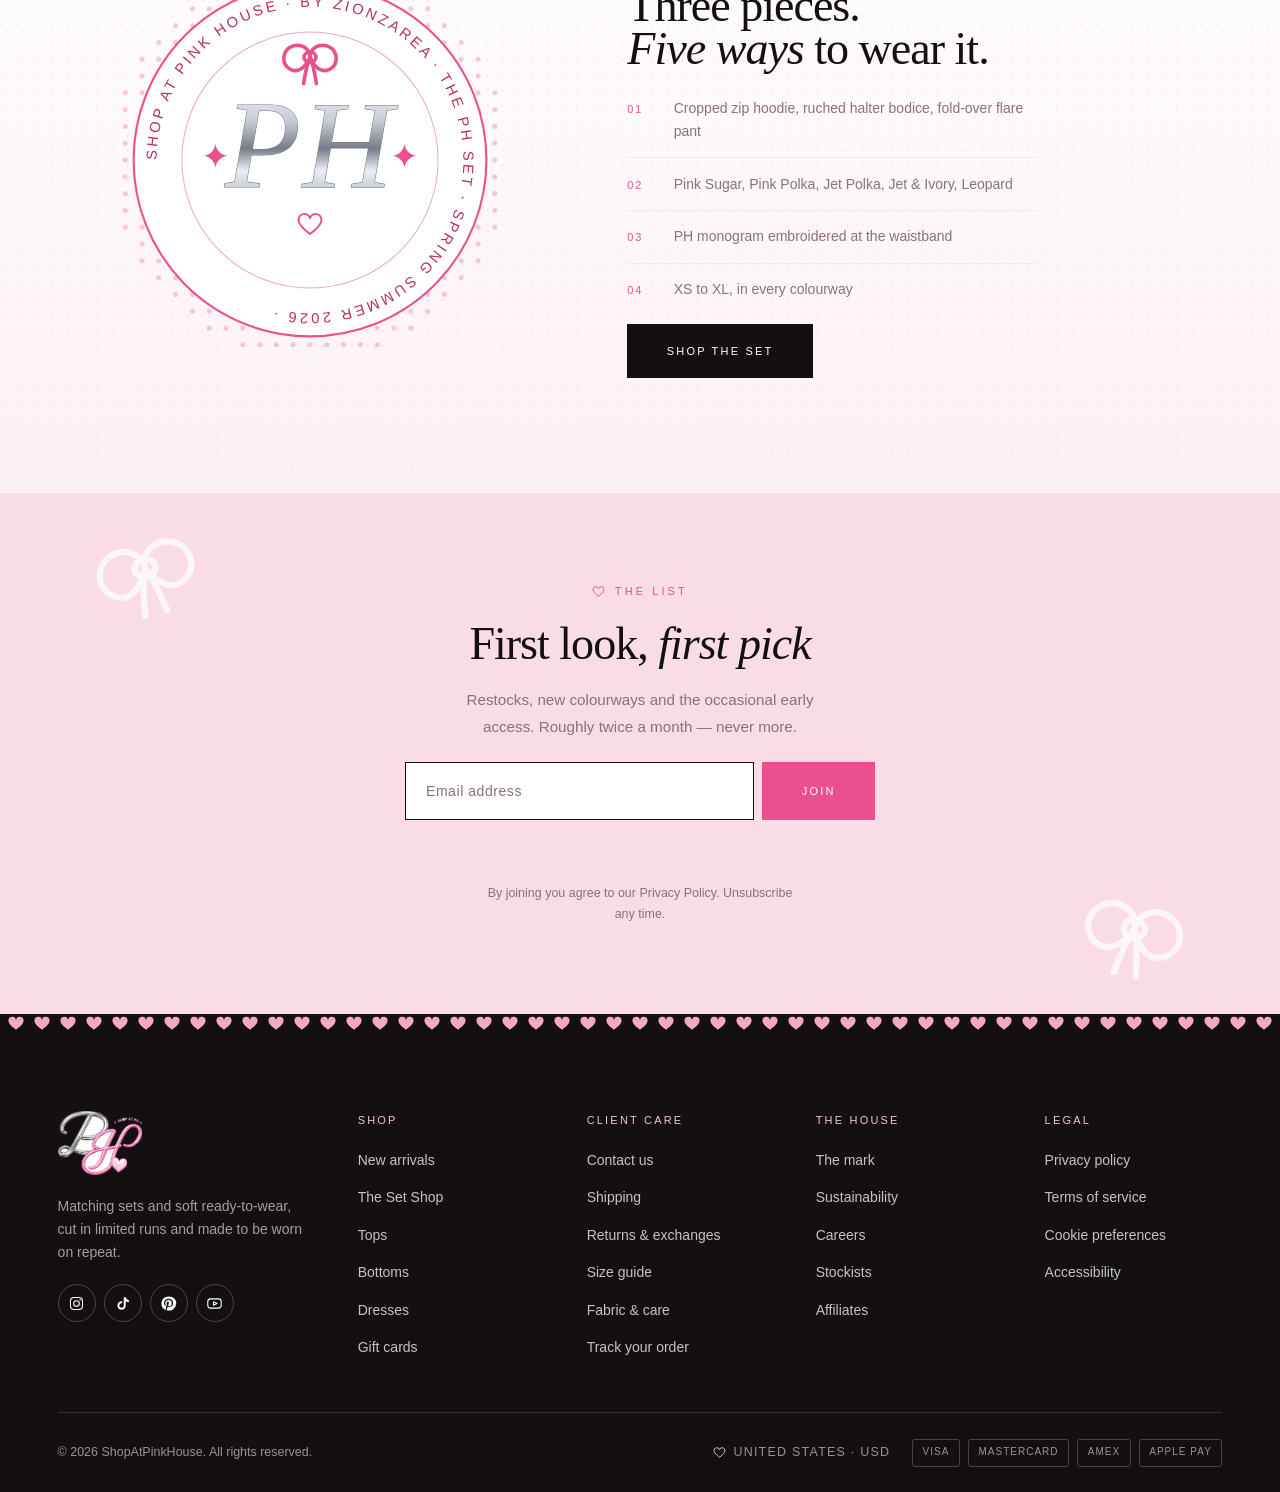
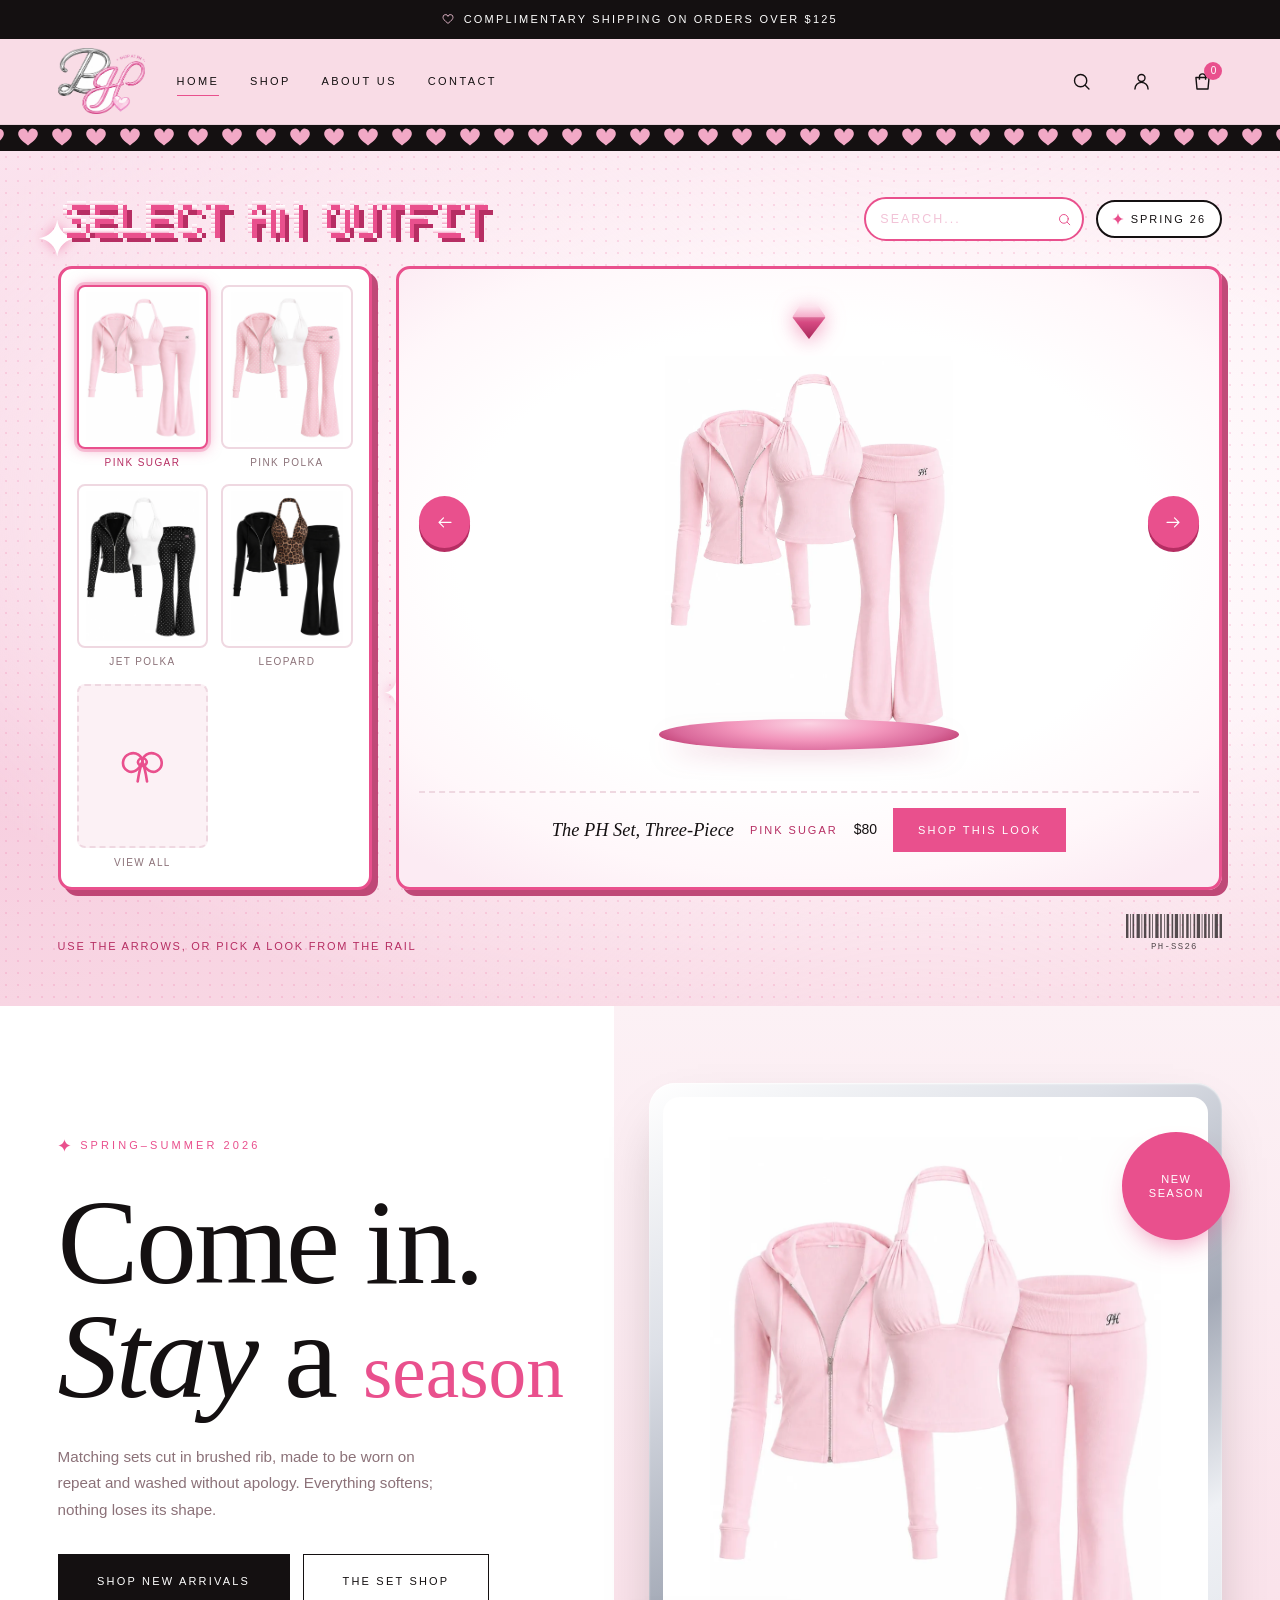
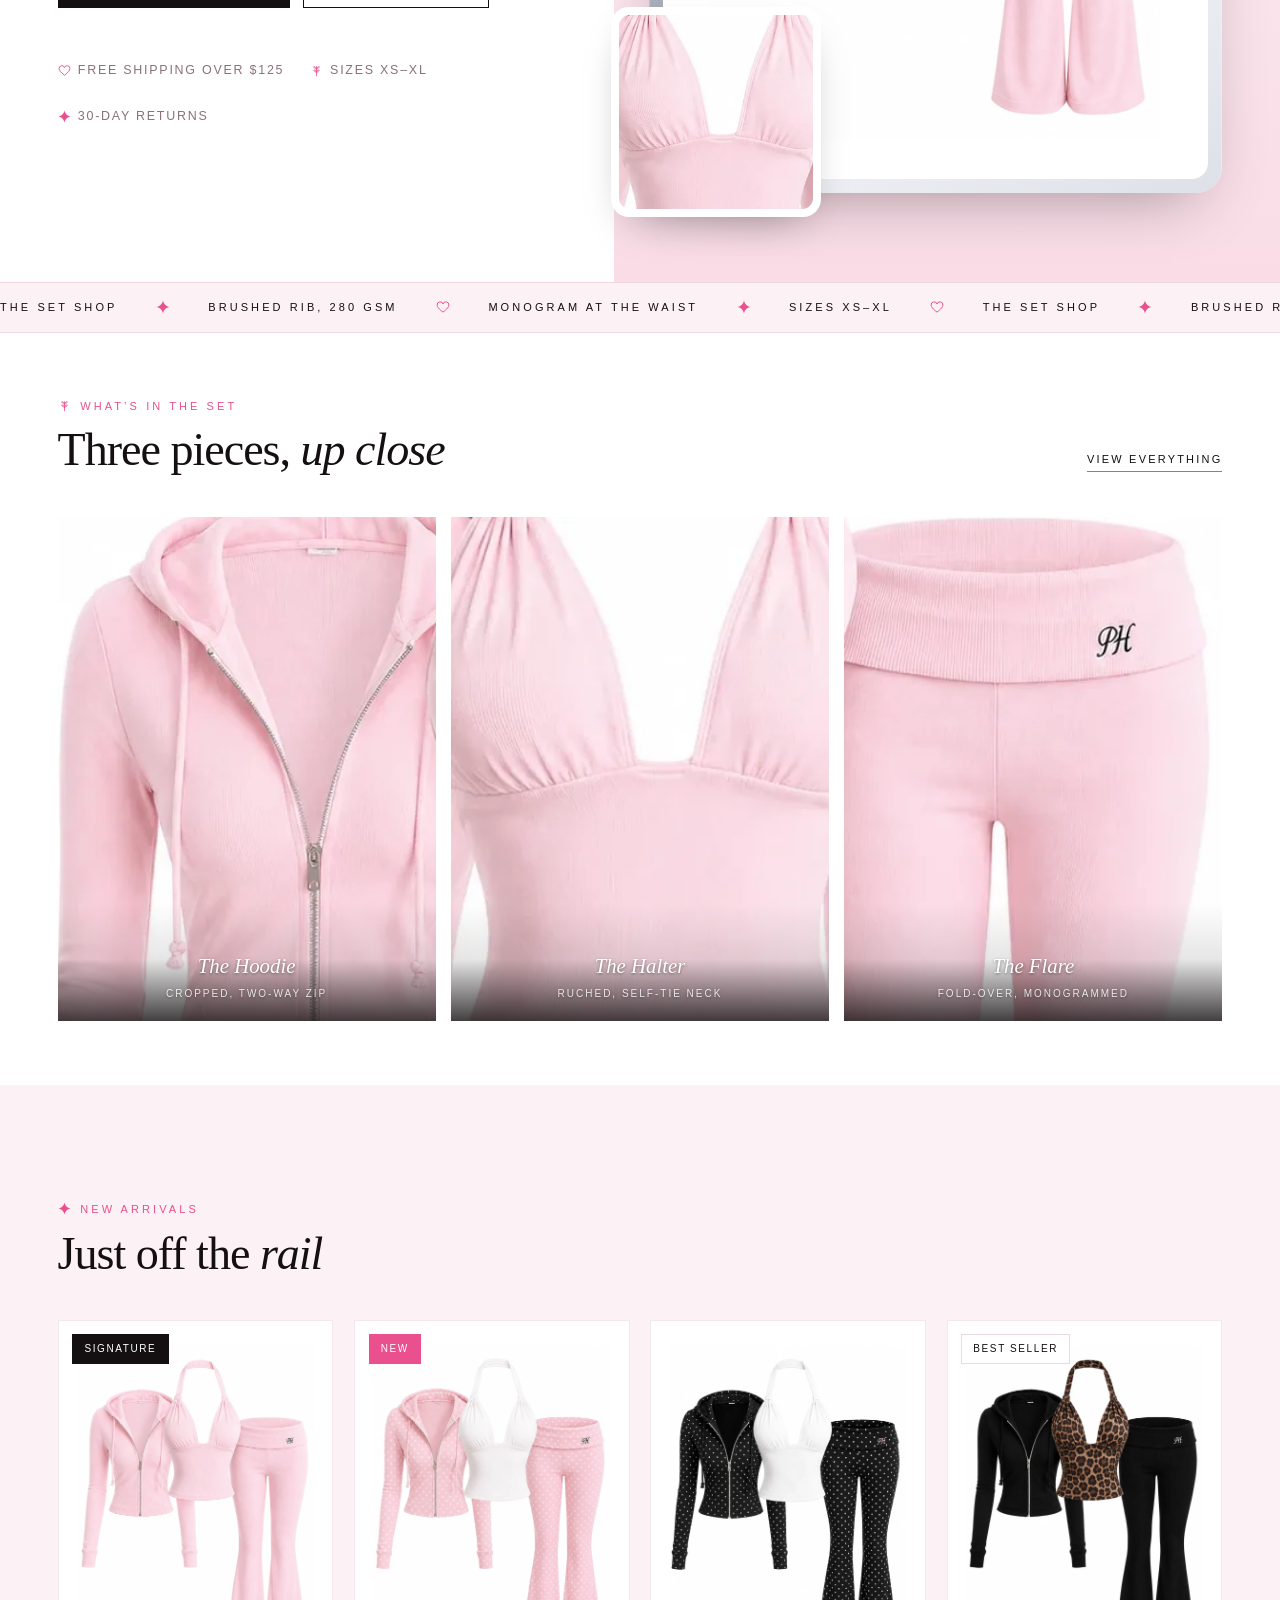
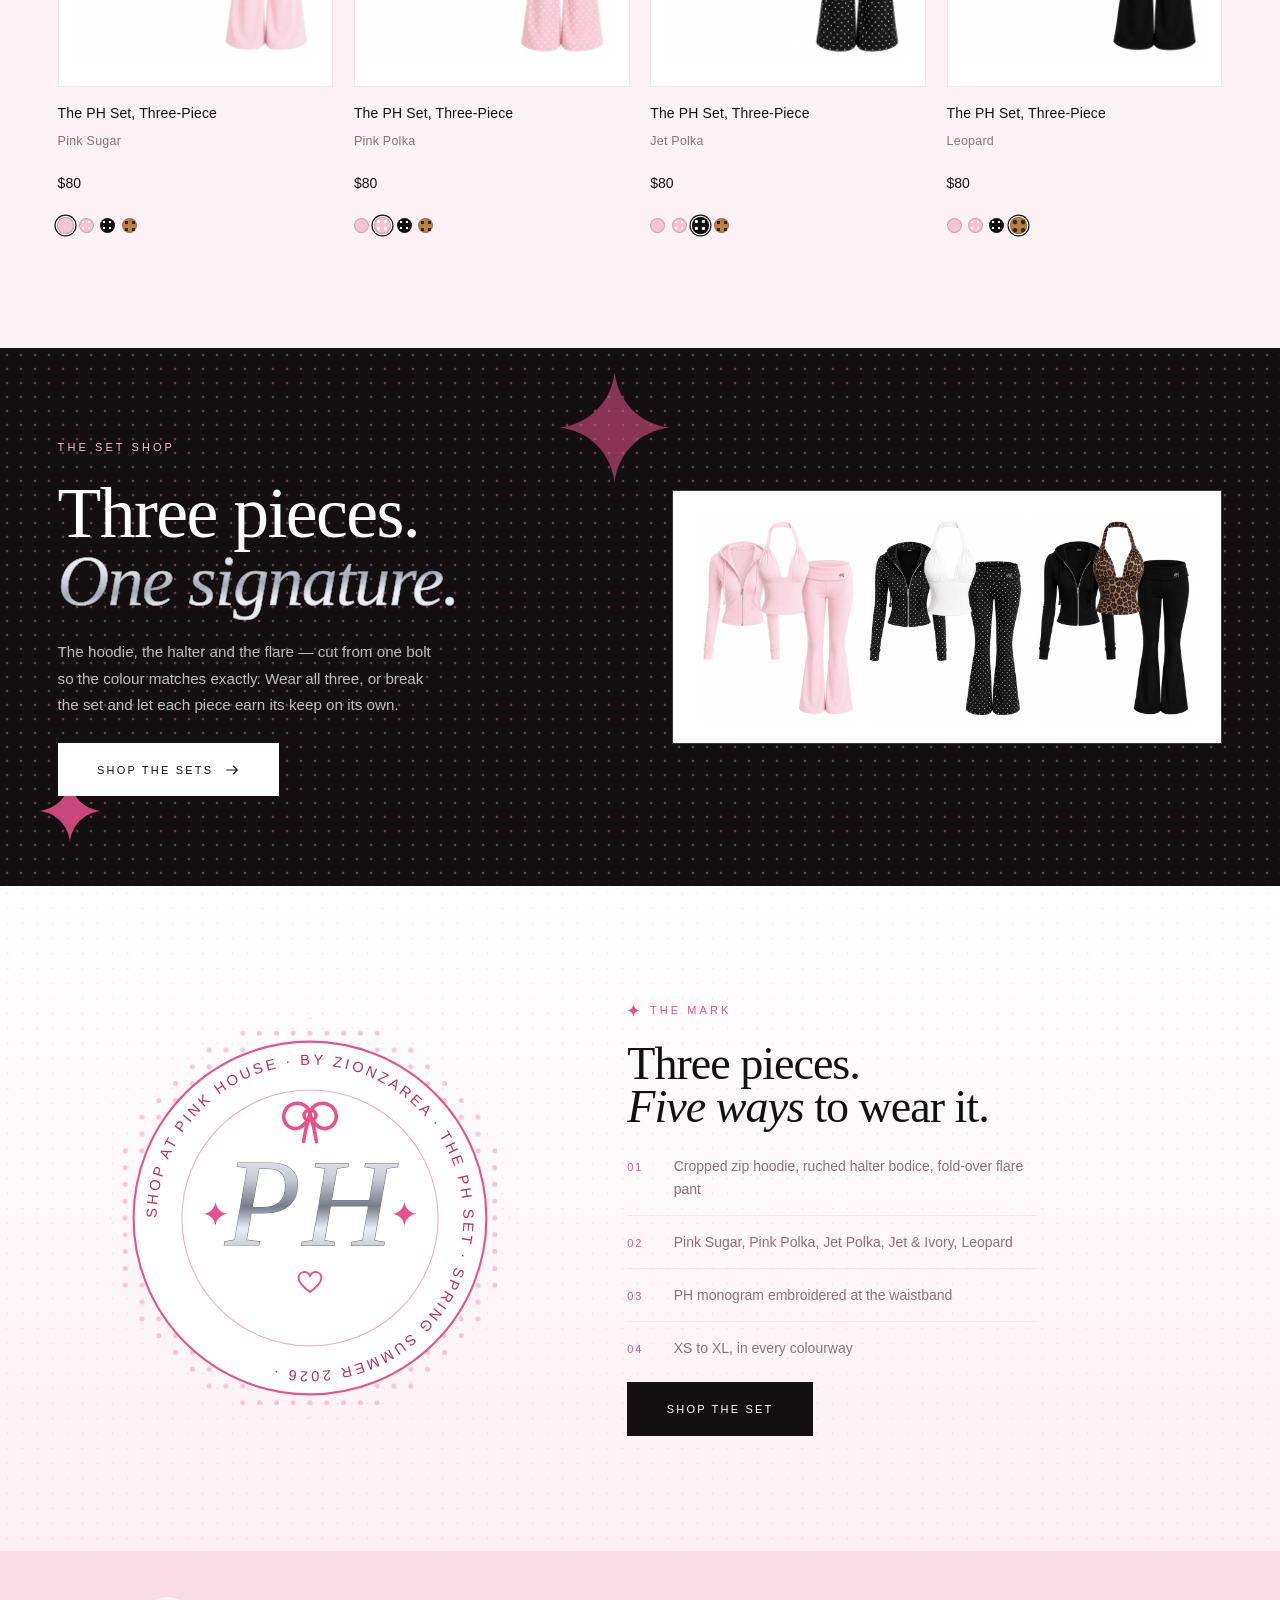
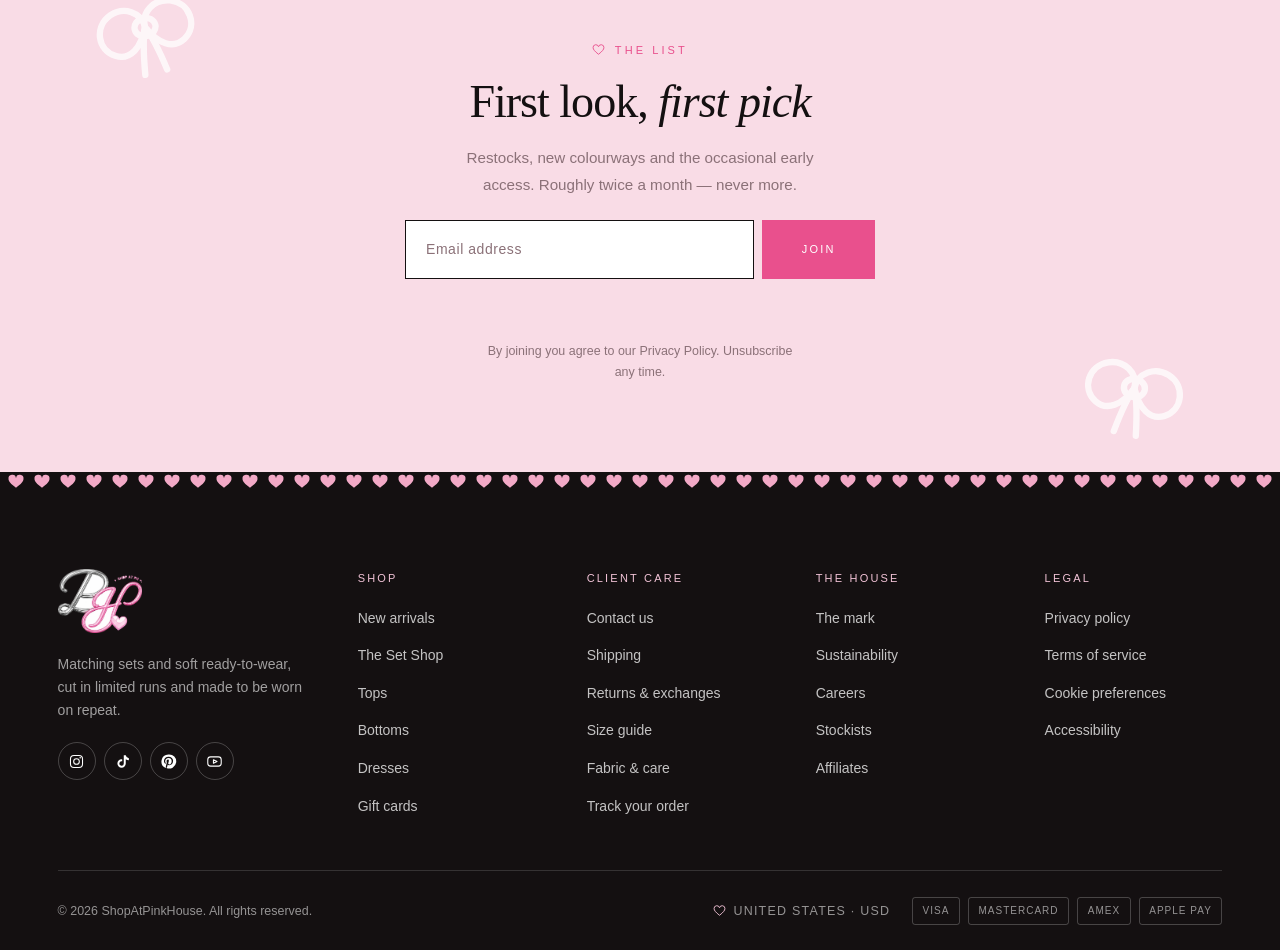
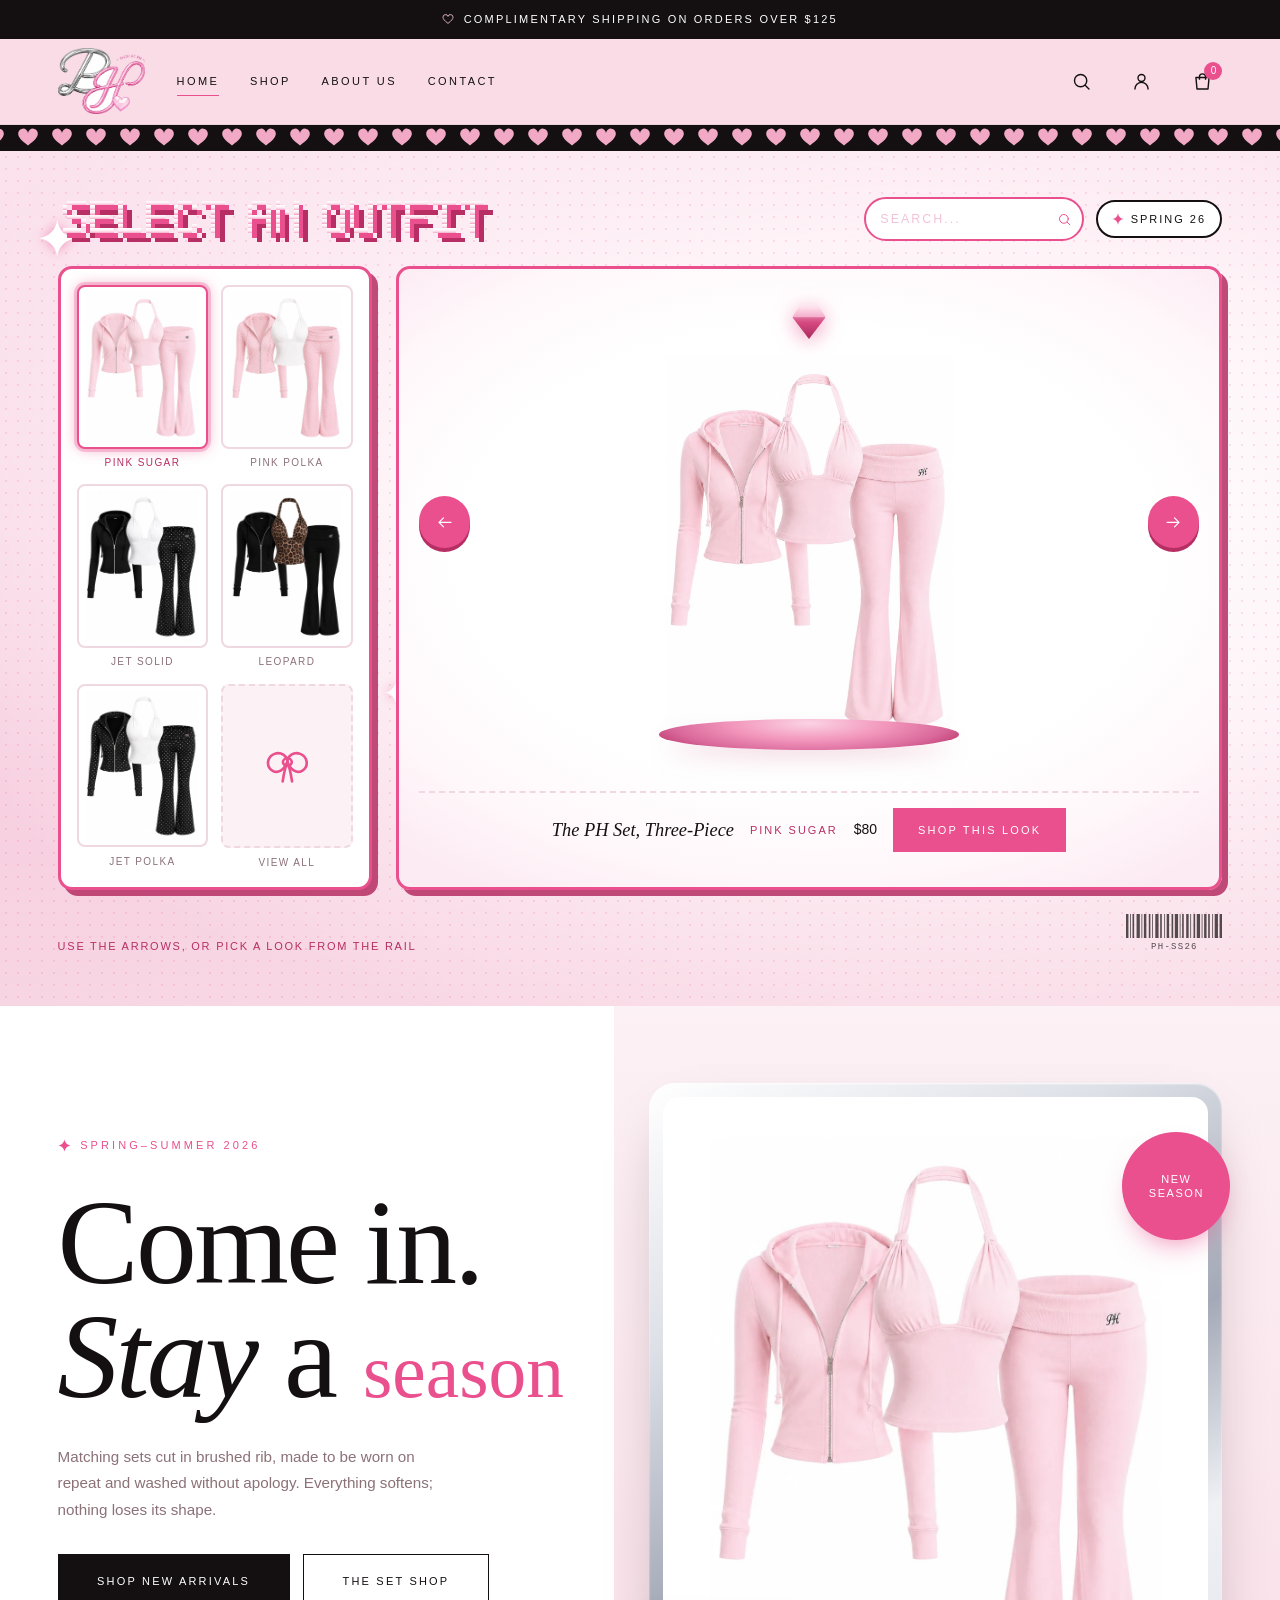
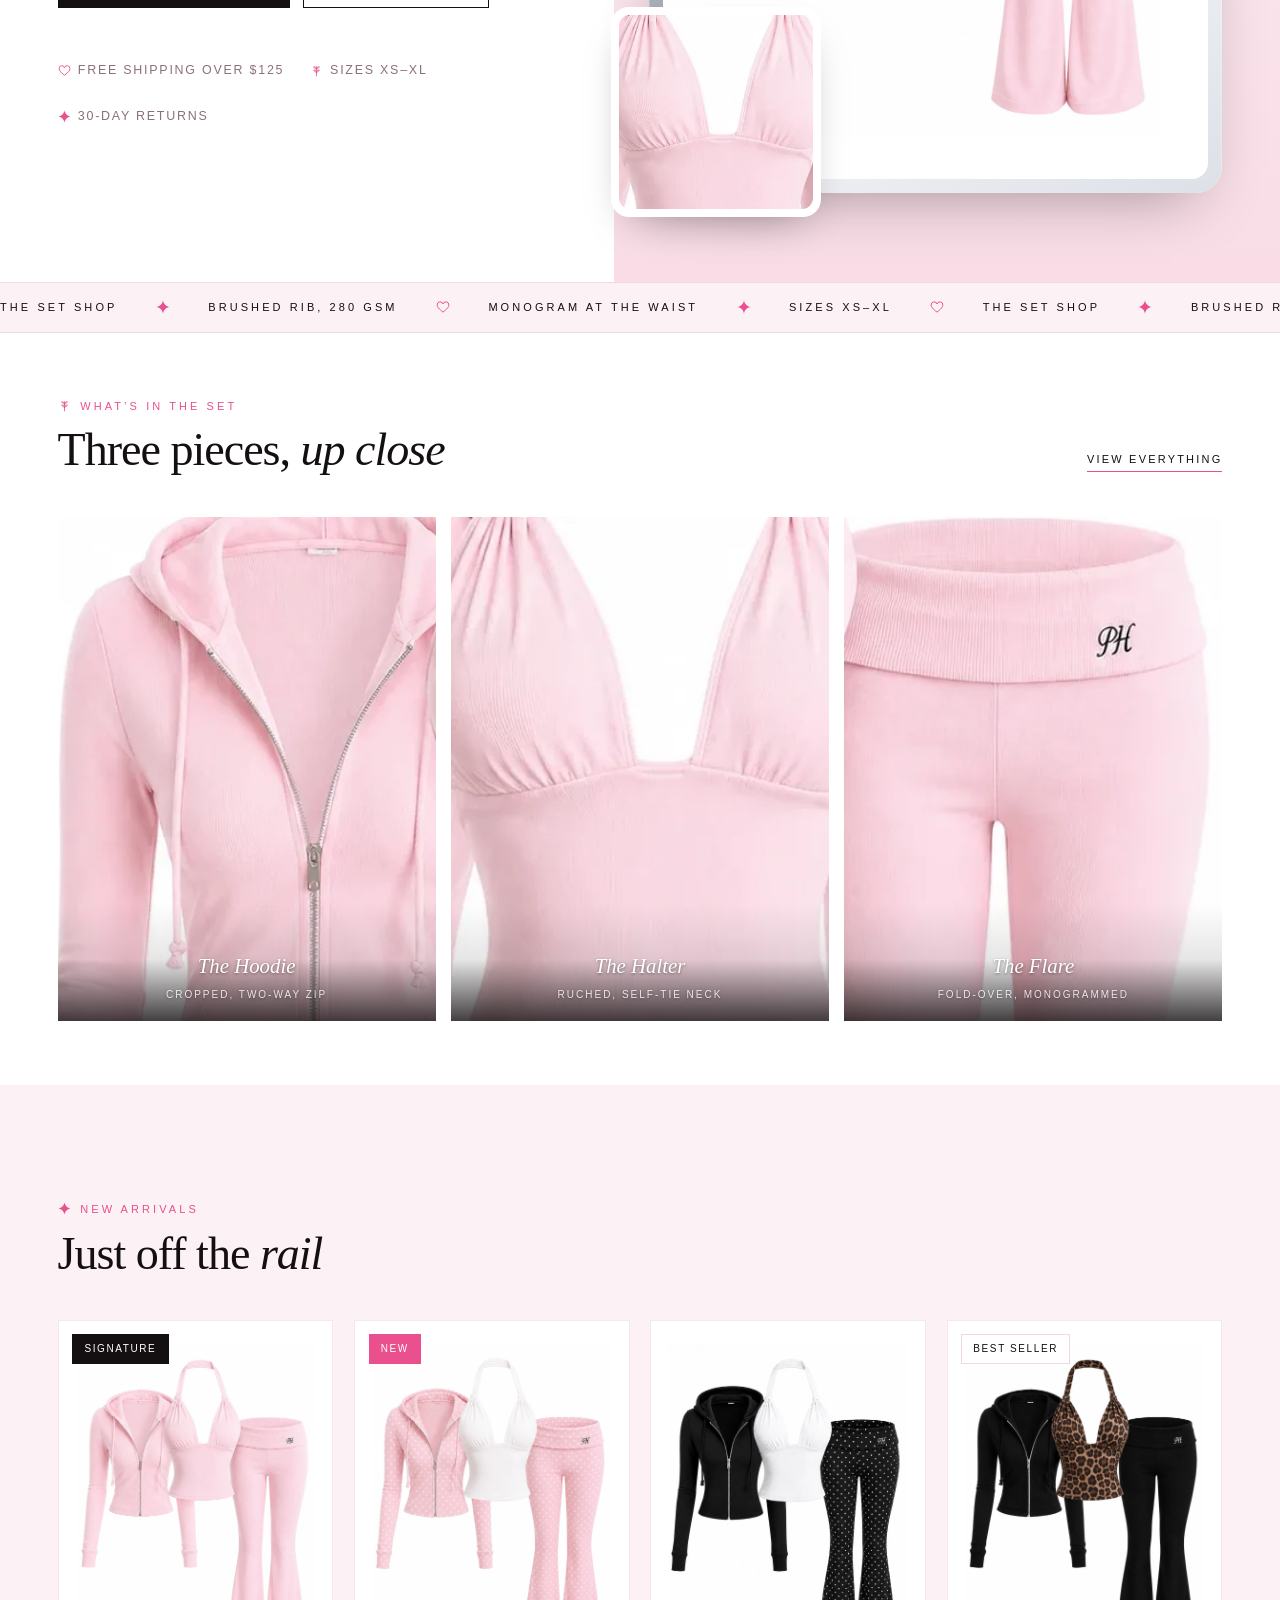
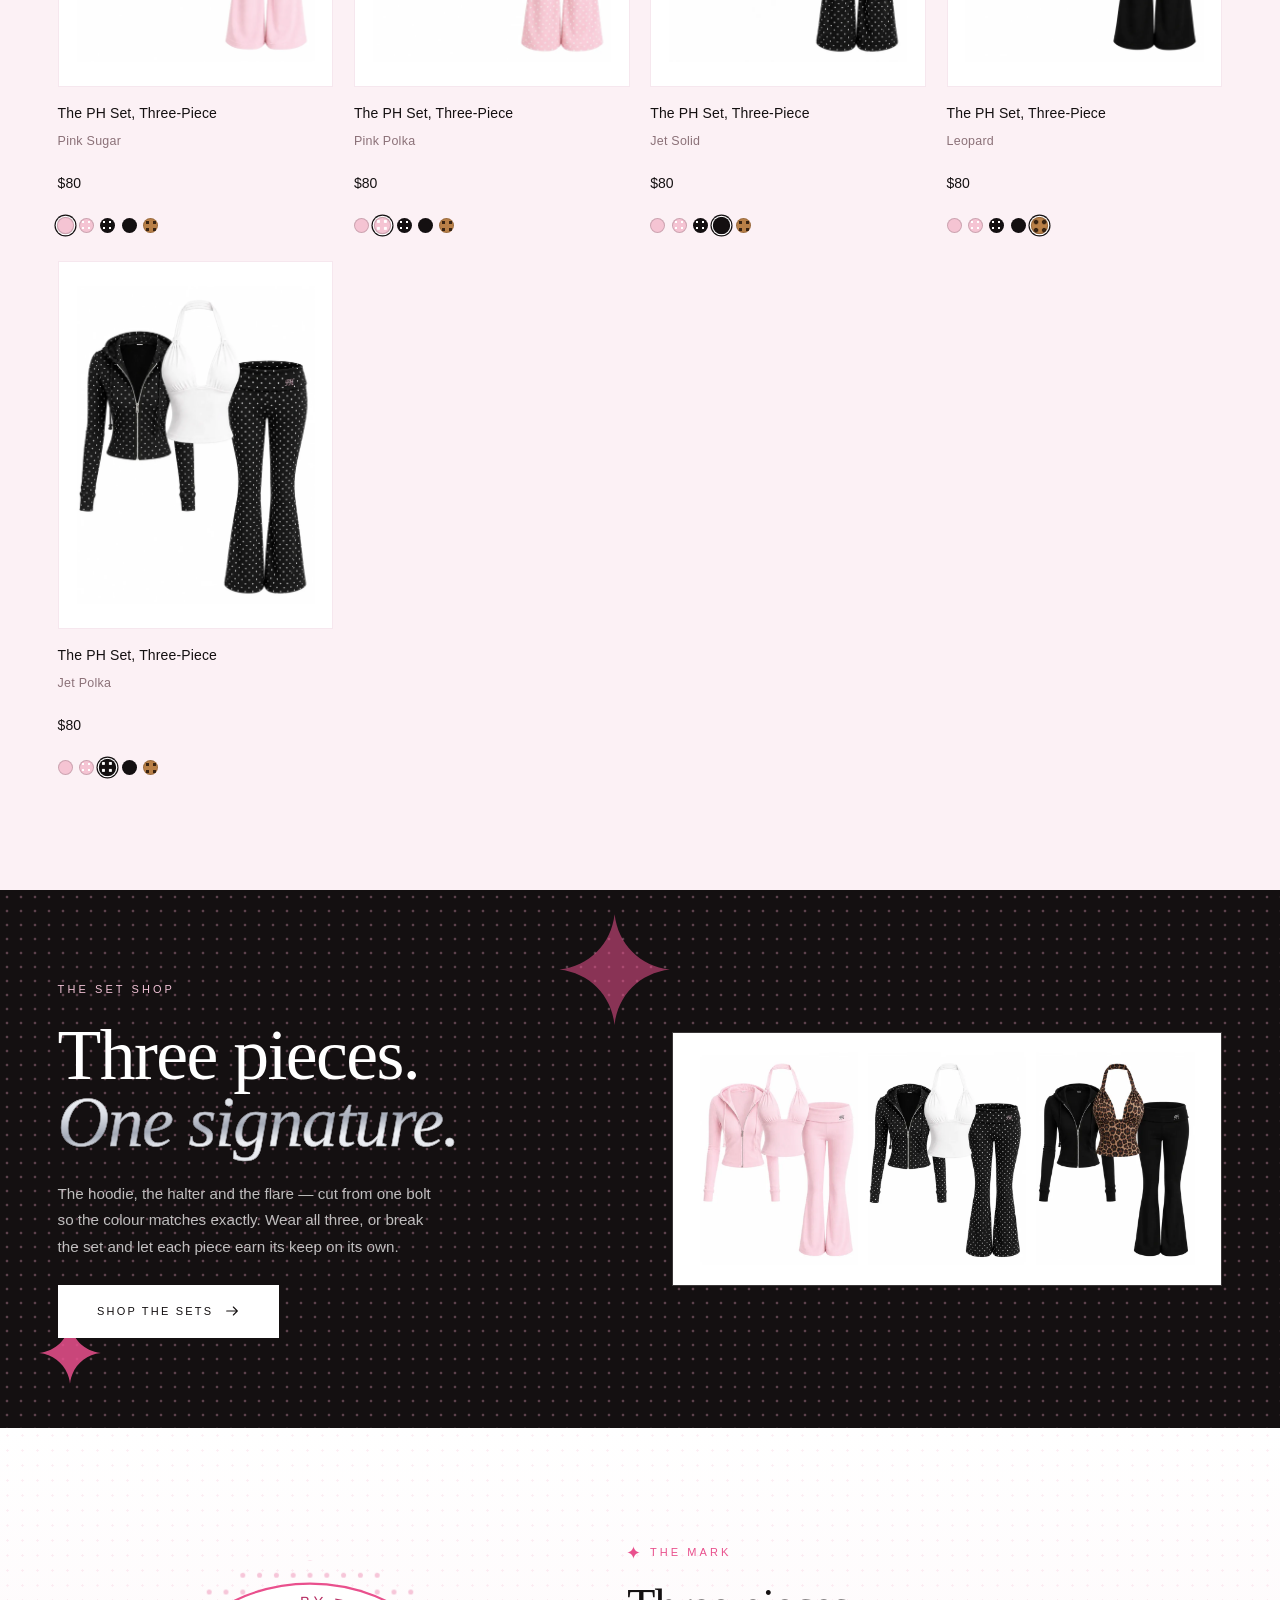
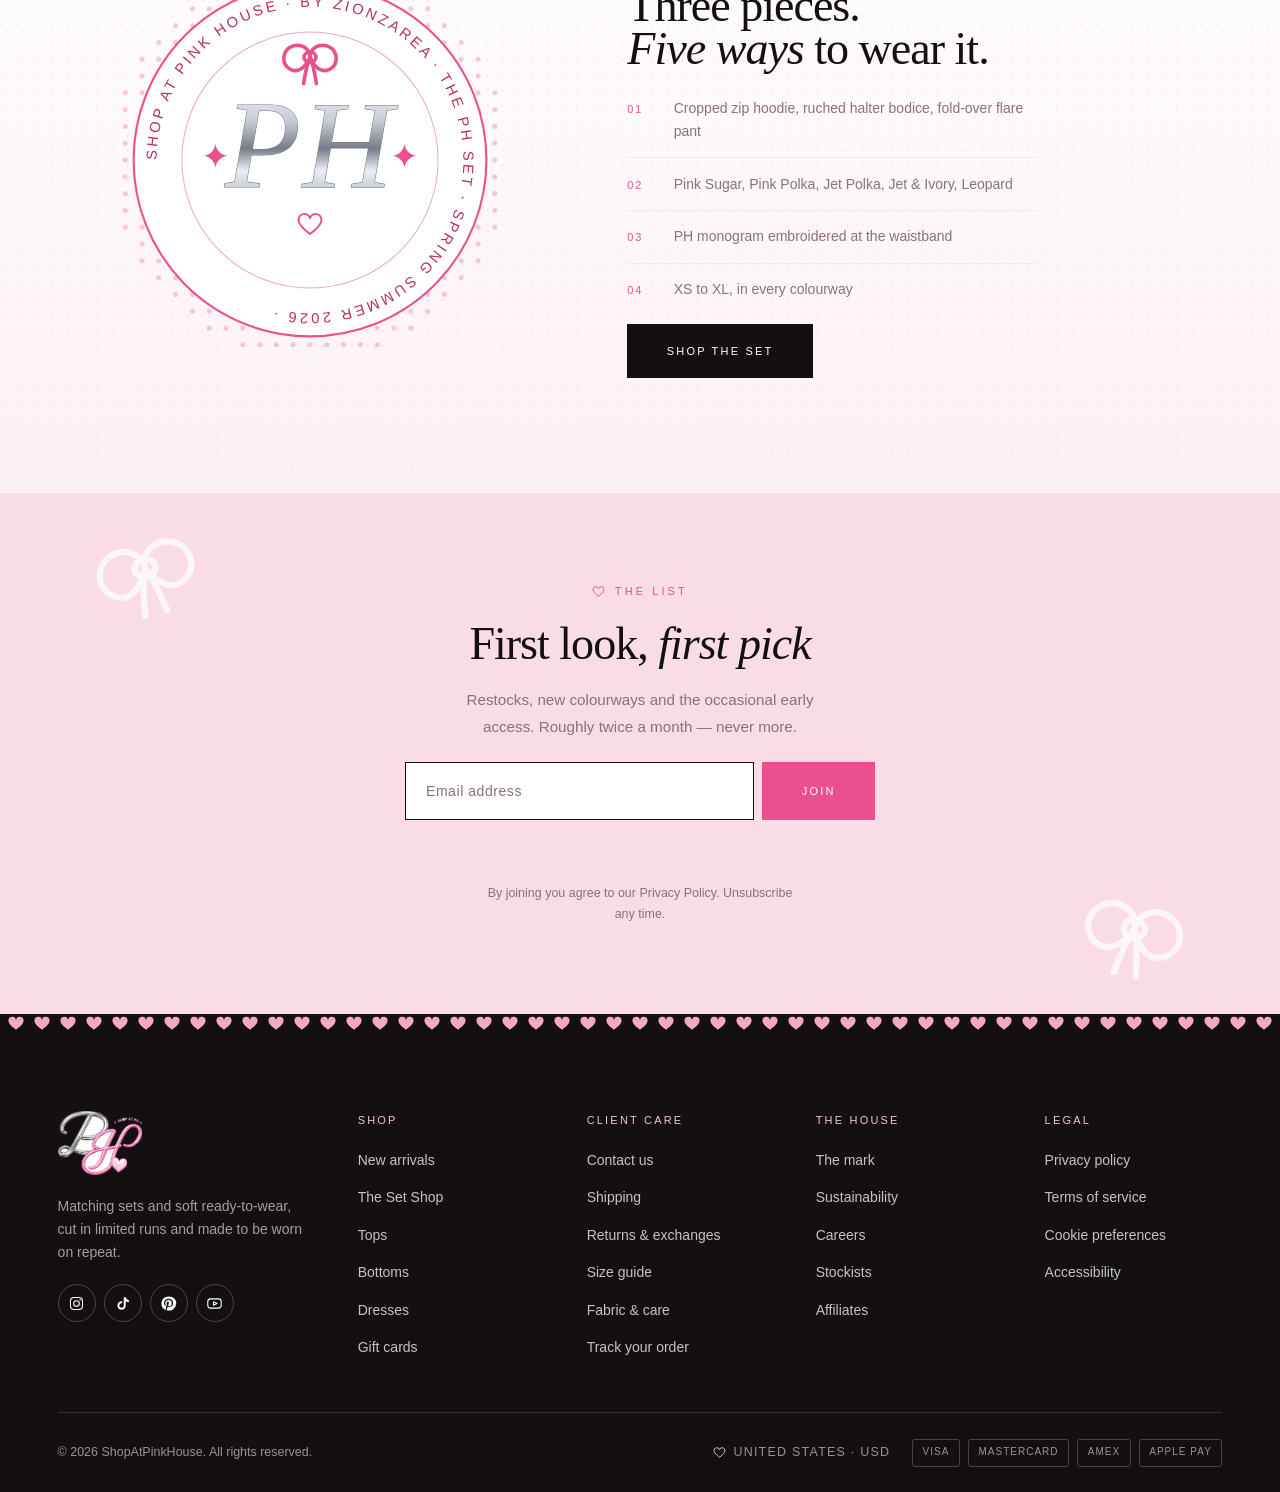
